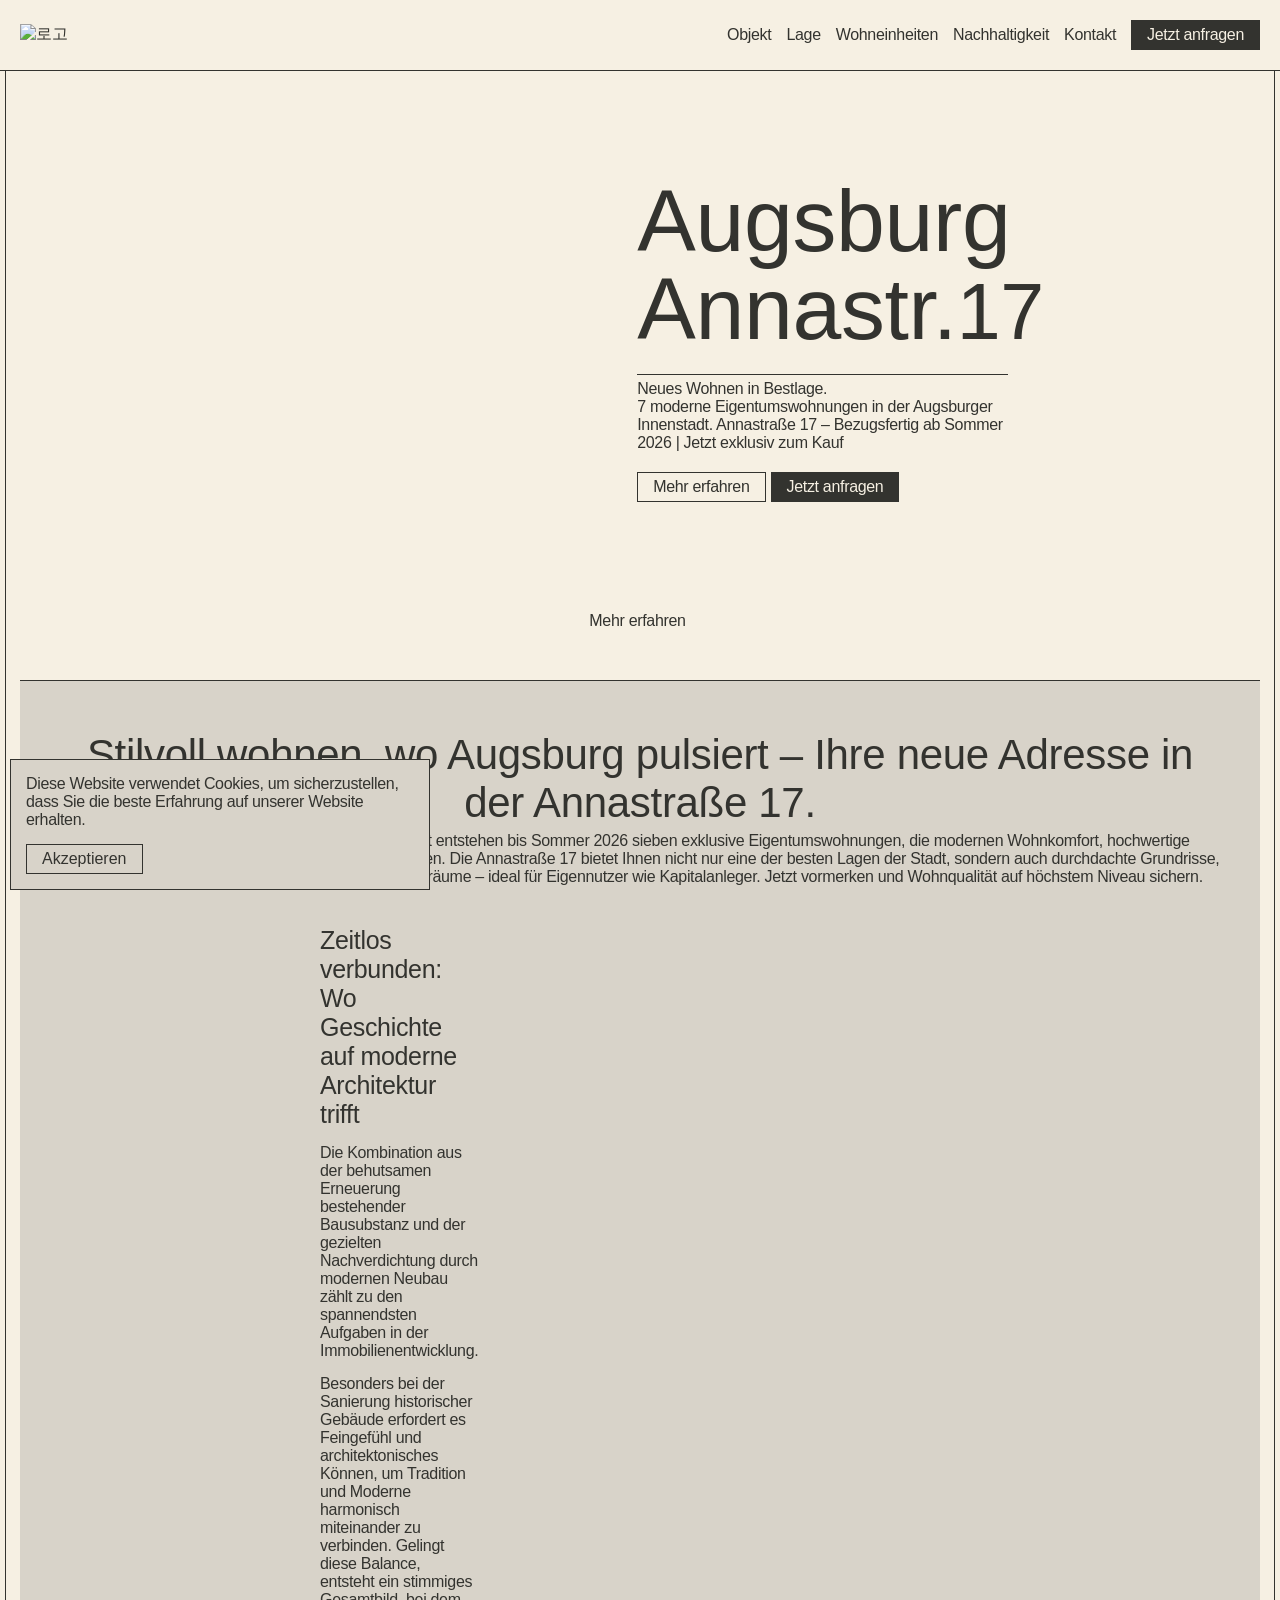
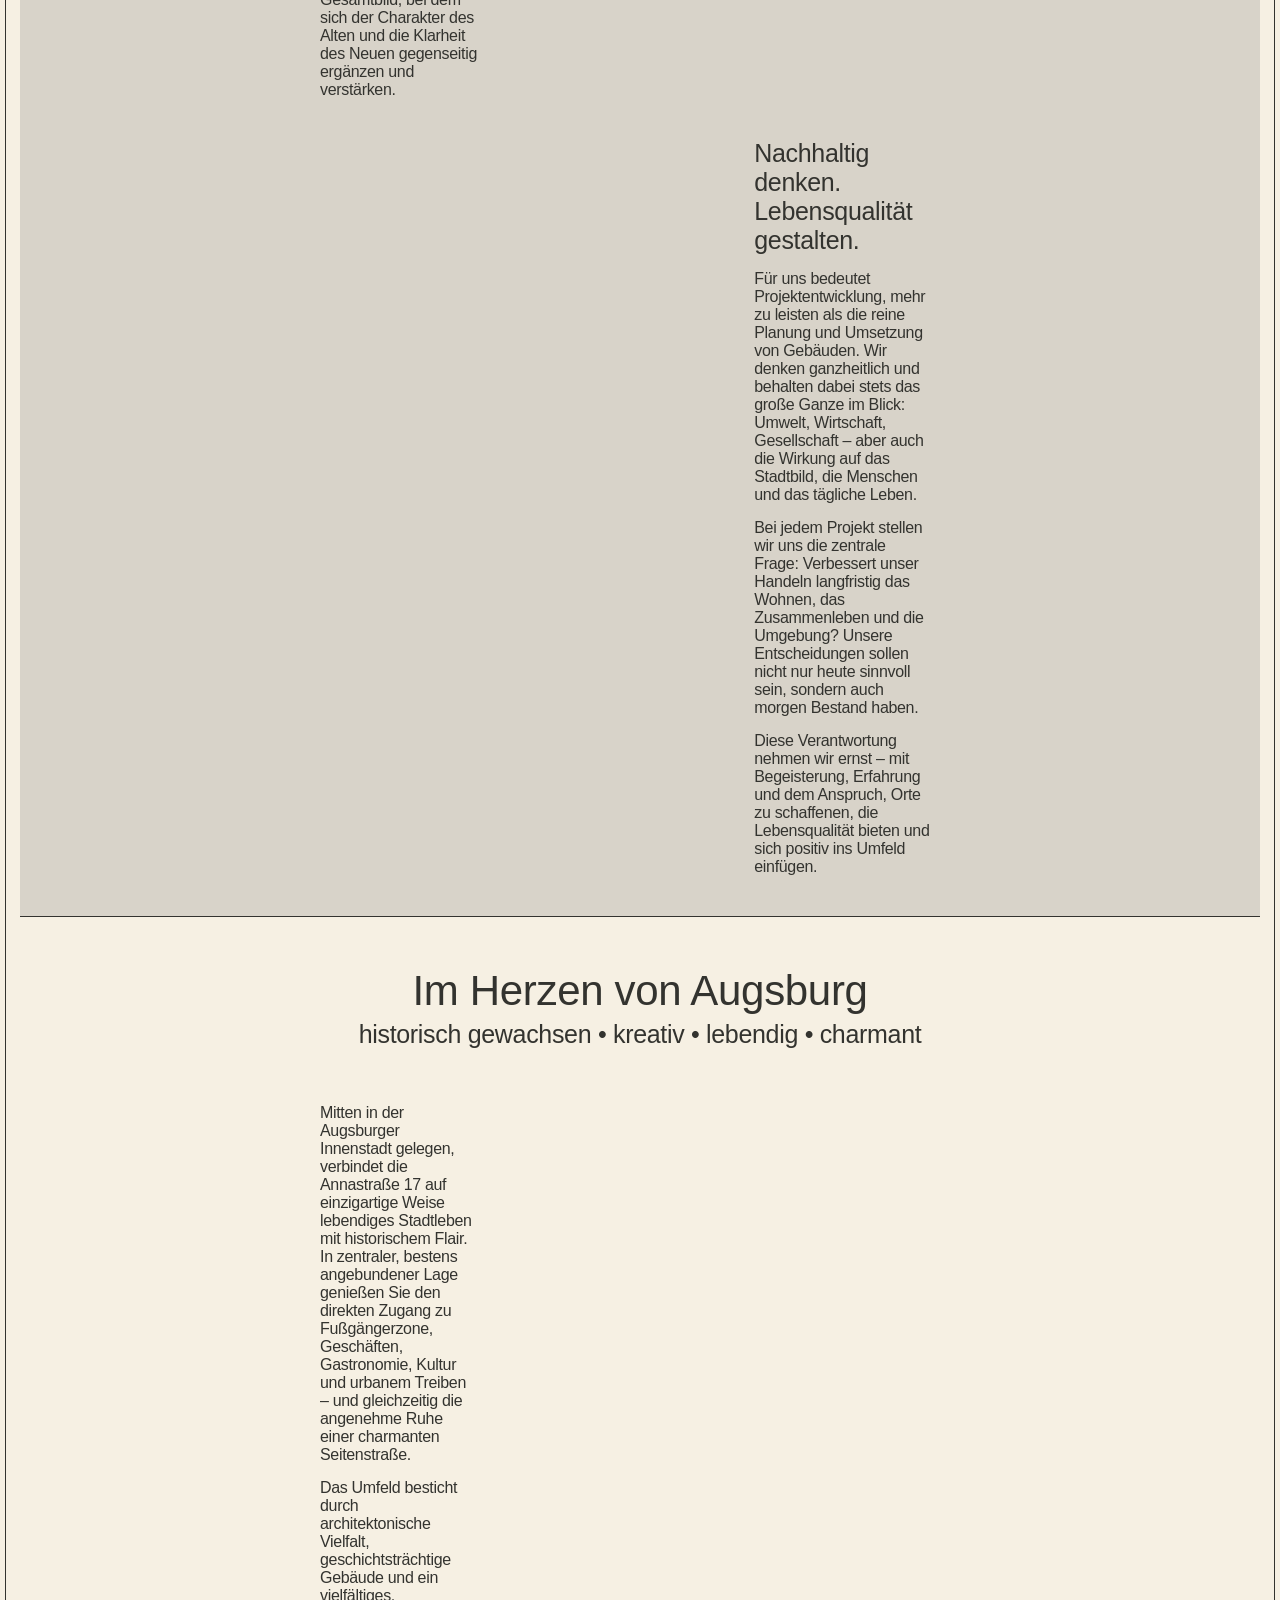
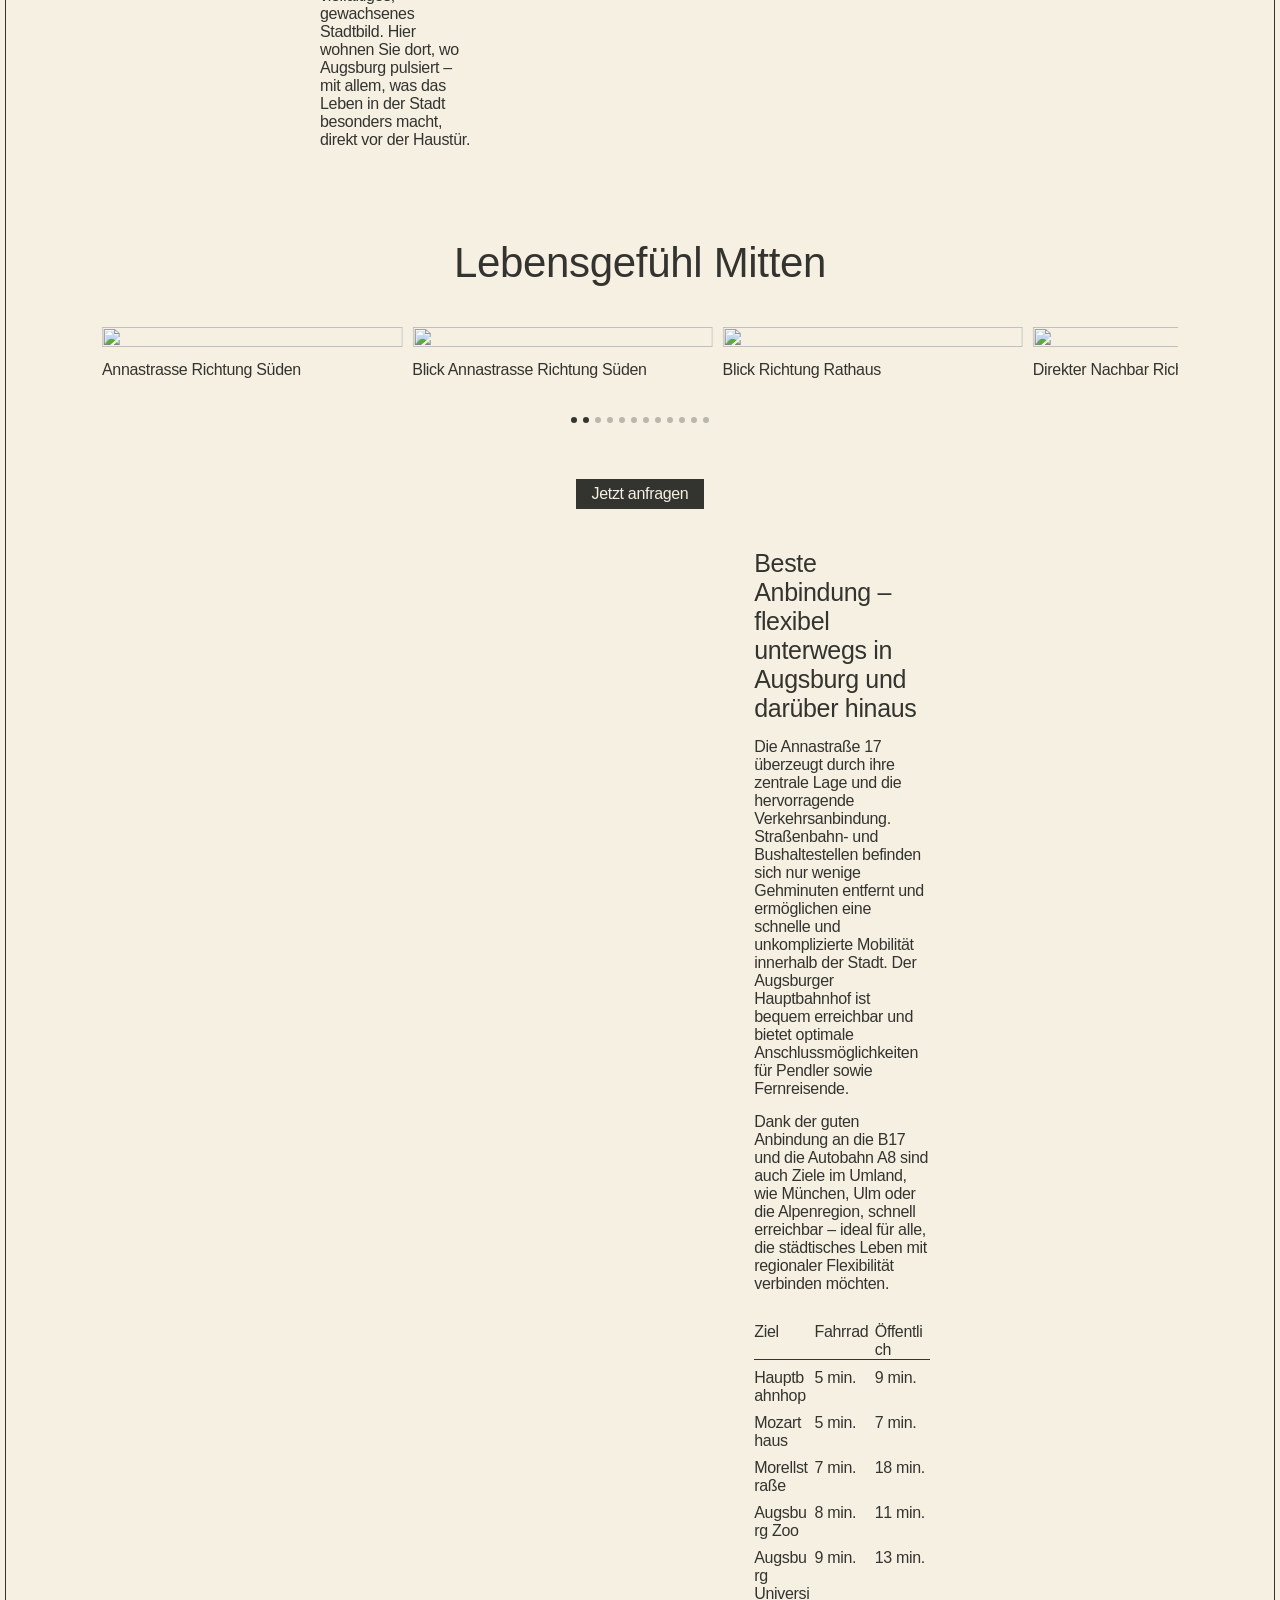
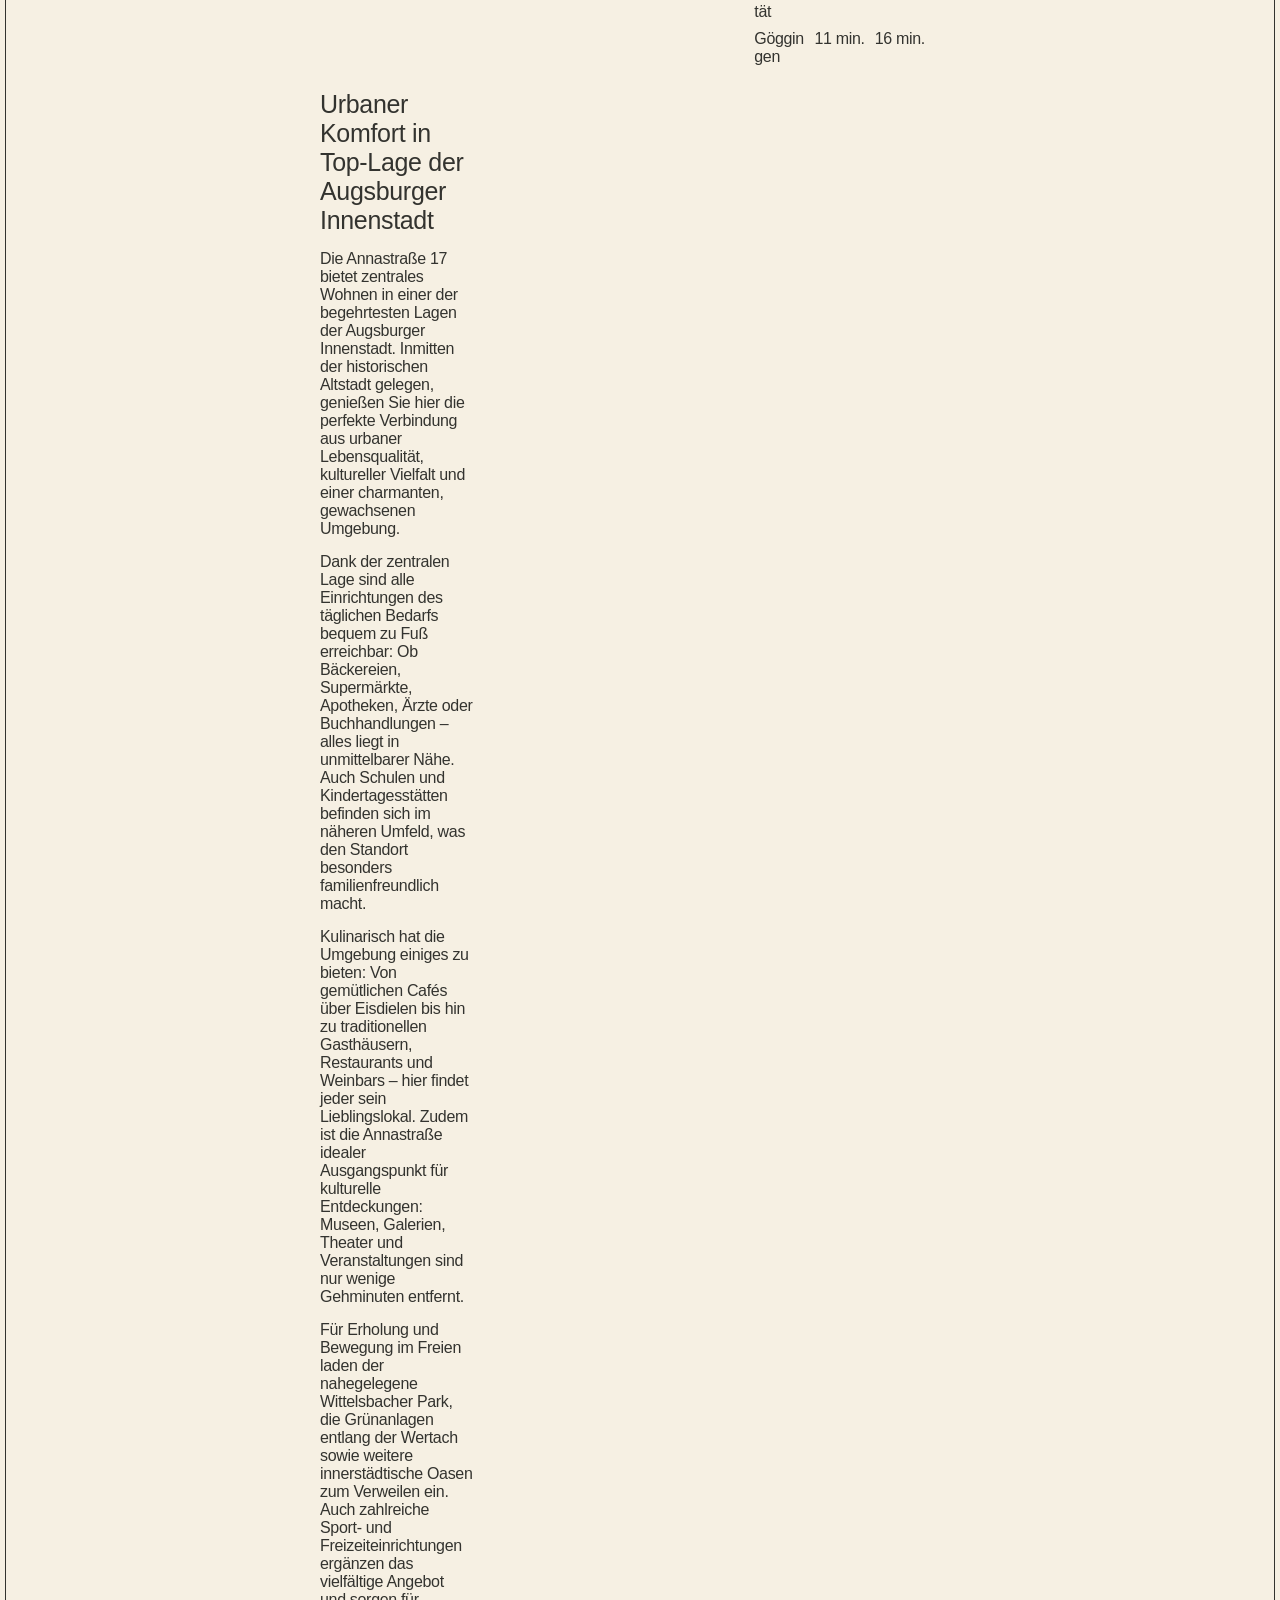
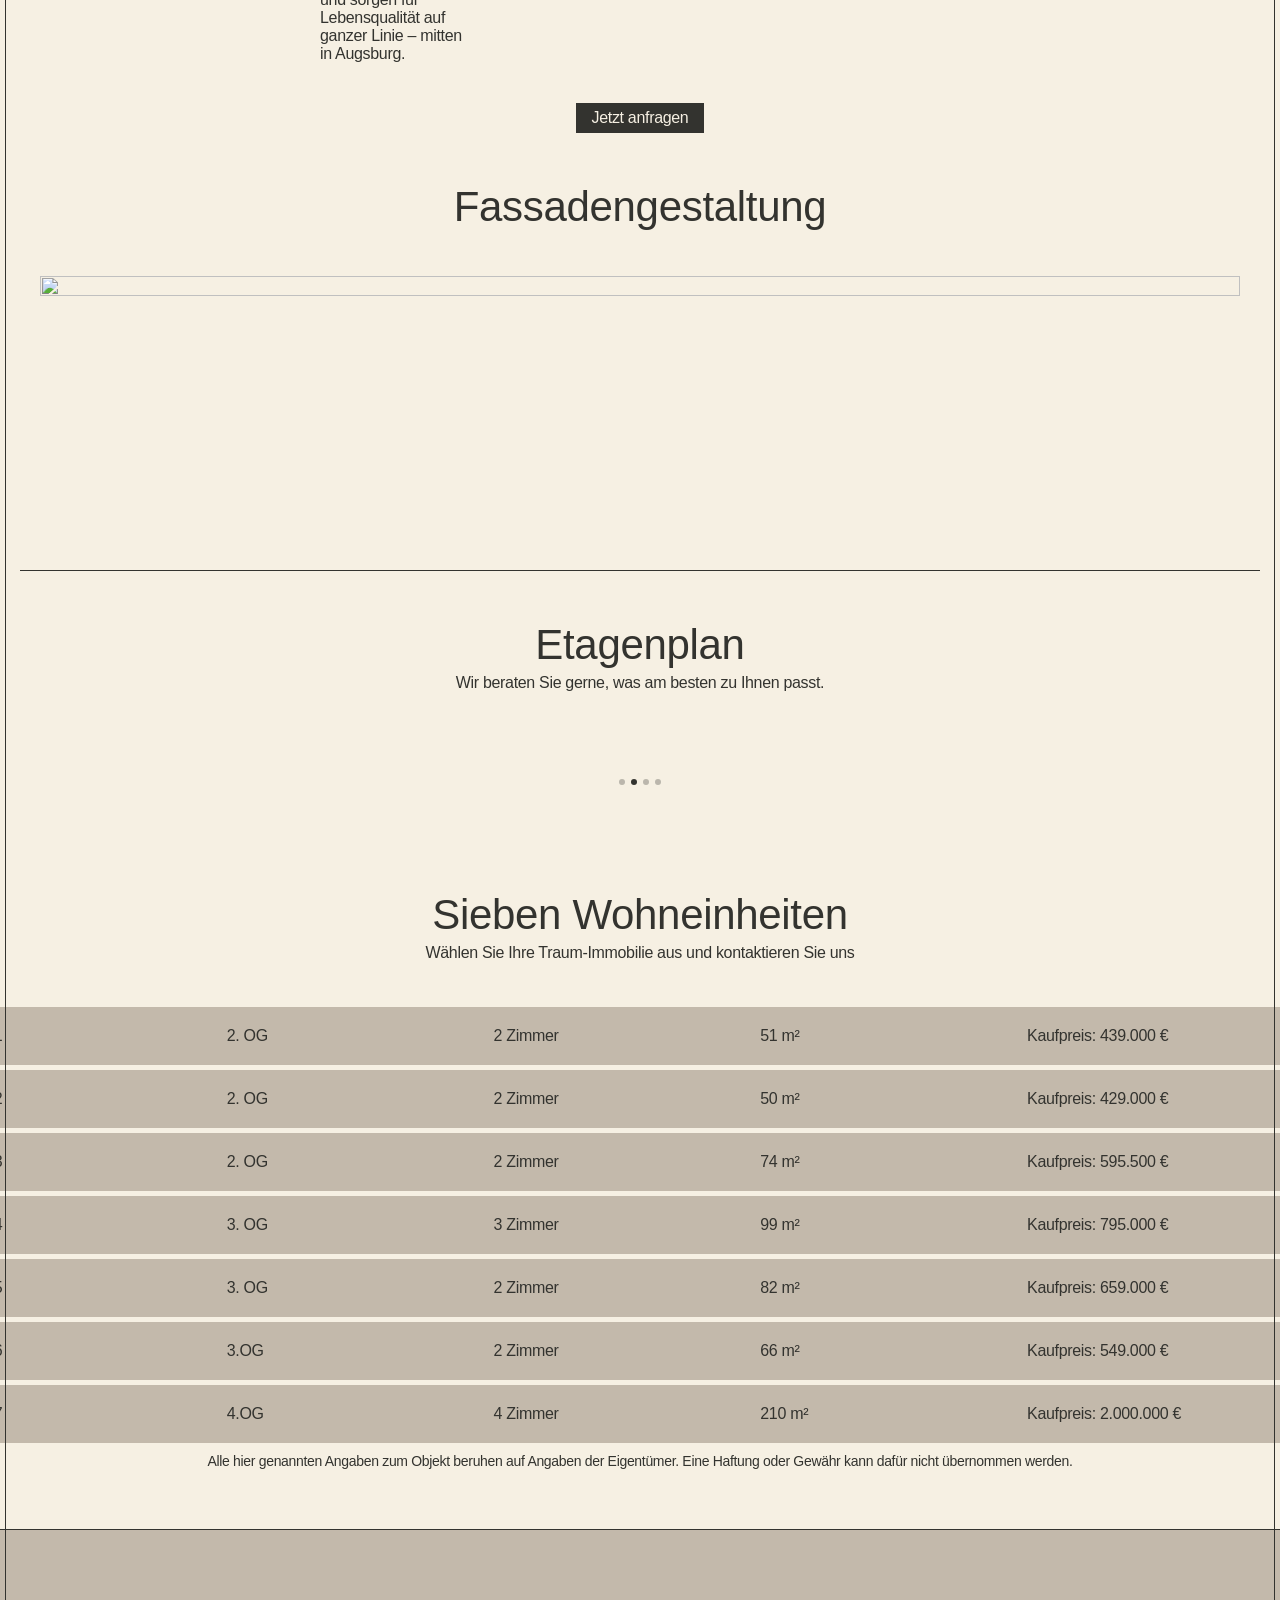
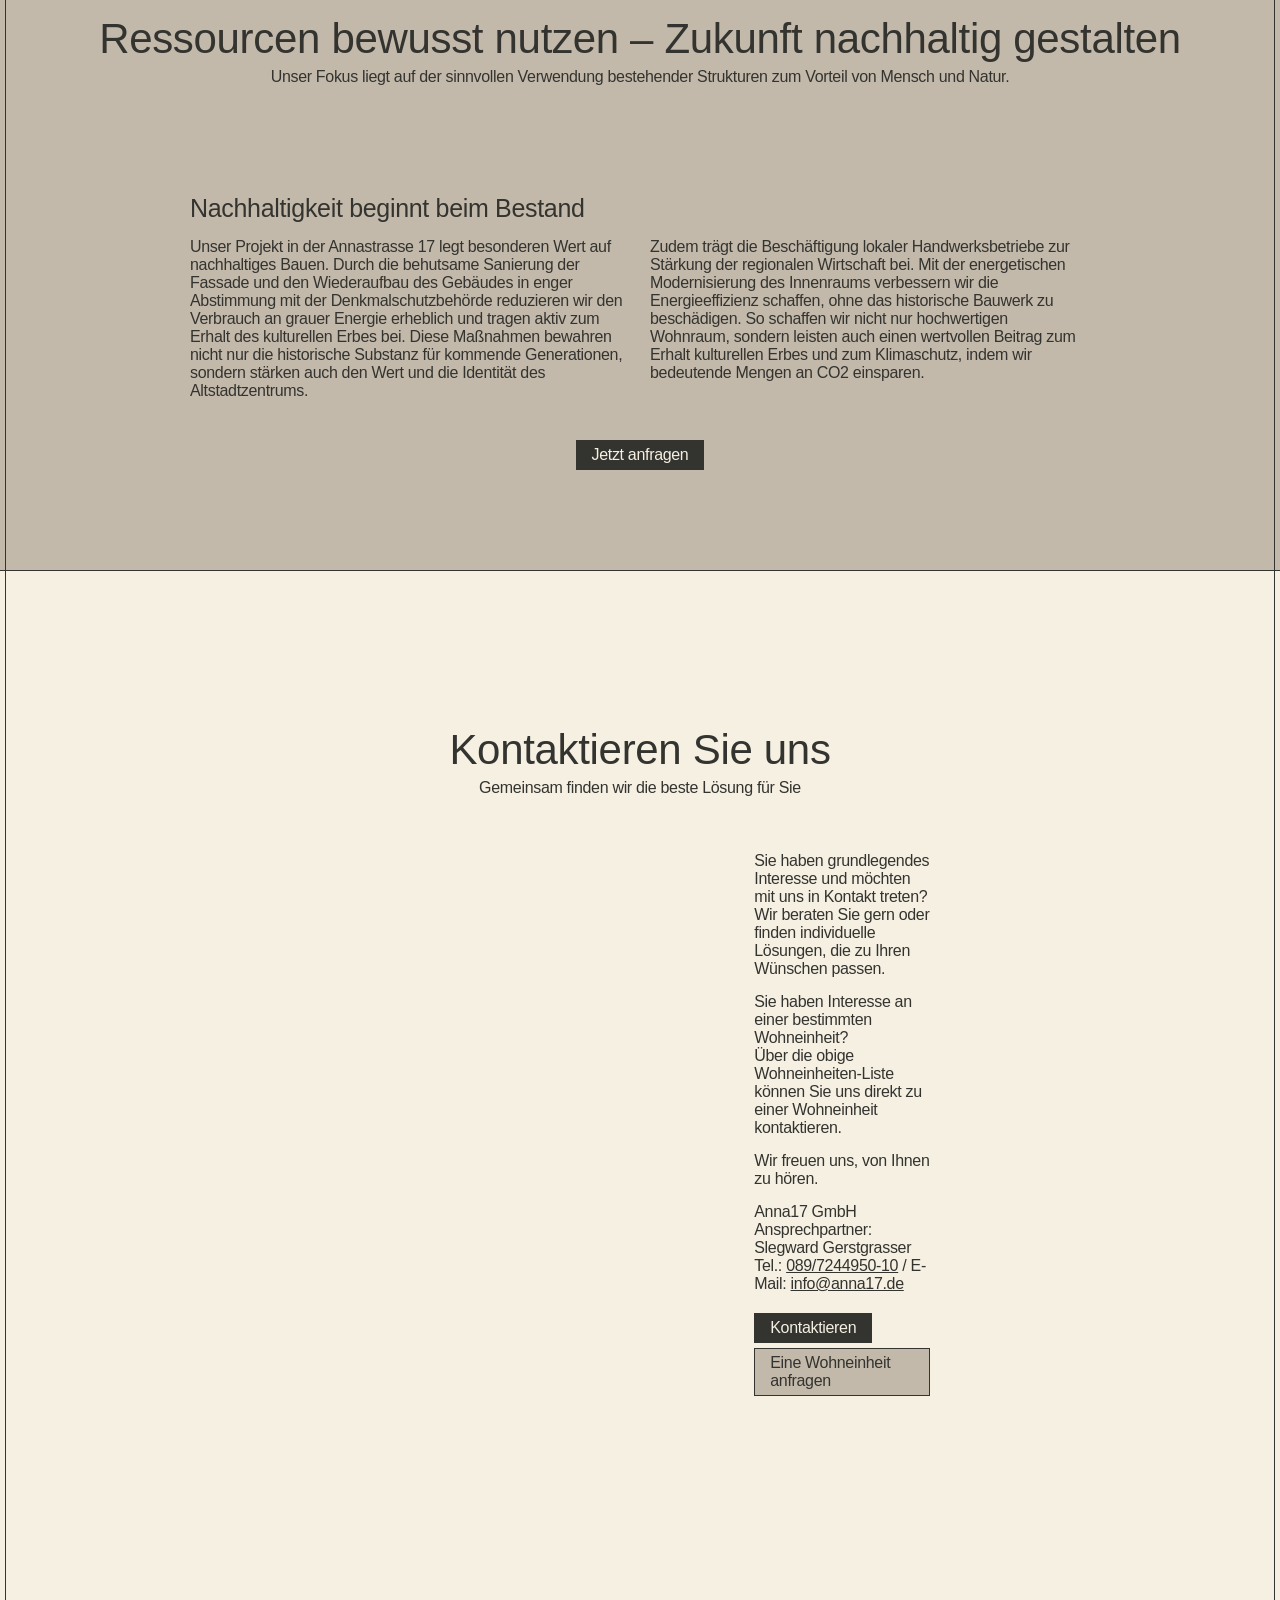
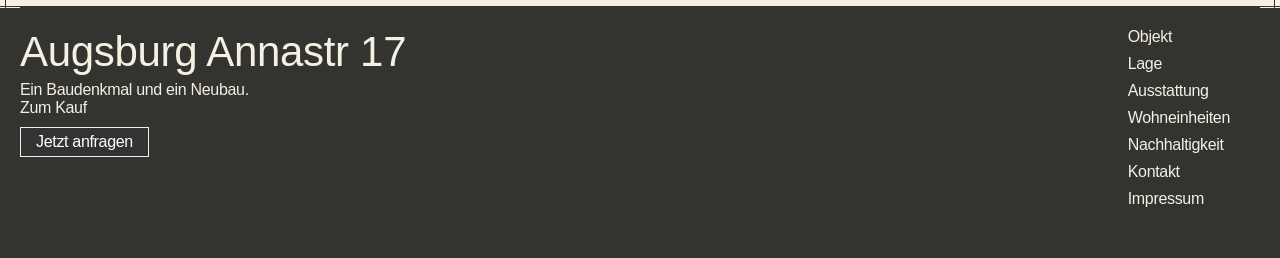
==== index.html @ 33219b2d "Add files via upload" ====
<!DOCTYPE html>
<html lang="en" class="bg-">
<head>
    <meta http-equiv="Content-Type" content="text/html; charset=utf-8" />
    <meta http-equiv="X-UA-Compatible" content="IE=edge">
    <meta name="viewport" content="width=device-width, initial-scale=1.0">
    <meta name="description" content="Ein Baudenkmal und ein Neubau mitten im Westend." />
    <title>Augsburg Annastr. 17</title>

    <link href="index-v6.css" rel="stylesheet">    <style>
        :root {
            --sd_color-background: #F6F0E3;    --sd_color-second: #f6f3ed;            --sd_color-third: #D8D3C9;            --sd_color-fourth: #c3b9ab;     --sd_color-fifth: #f9f6f2;        --sd_color-white: #ffffff;            --sd_color-grey: #51514e;            --sd_color-black: #33332f;            }

        .custom-bg.primary { 
            background-color: var(--sd_color-background);
        }
        .custom-bg.shadeOne {
            background-color: var(--sd_color-second);
        }
        .custom-bg.shadeTwo {
            background-color: var(--sd_color-third);
        }
        .custom-bg.shadeThree {
            background-color: var(--sd_color-fourth);
        }
        .custom-bg.white {
            background-color: var(--sd_color-white);
        }
        .custom-bg.grey {
            background-color: var(--sd_color-#C9C8C8);
        }
        .custom-bg.black {
            background-color: var(--sd_color-black);
        }
        .custom-bg.shadefour {
            background-color: var(--sd_color-fifth);
        }
    </style>
    <link rel="stylesheet" href="swiper-bundle.css"/>
    <script src="JQ.js"></script>
    <script src="swiper-bundle.js"></script>
    <link rel="apple-touch-icon" sizes="180x180" src="image/numbering/1.png">
    <link rel="icon" type="image/png" sizes="32x32" src="image/numbering/1.png">
    <link rel="icon" type="image/png" sizes="16x16" src="image/numbering/1.png">
    <link rel="manifest" href="manifest.json">
    <style>
        .fade-image {
            width: 100%;
            height: auto;
            align-items: center;
            display: flex;
            mask-image: radial-gradient(circle, rgba(0, 0, 0, 1) 50%, rgba(0, 0, 0, 0) 100%);
            -webkit-mask-image: radial-gradient(circle, rgba(0, 0, 0, 1) 50%, rgba(0, 0, 0, 0) 100%);
            justify-content: center; 
        }
    </style>
</head>

<body id="top">
    <main class="main"><div class="sd-nav">
    <div class="sd-nav-left">
        <a href="http://127.0.0.1:5500/2402_German/ref/index.html">
            <img class="nav-logo" src="image/numbering/1.png" alt="로고">
        </a>
    </div>
    <div class="sd-nav-right">
        <ul class="sd-nav-links">
                                                                <li class="sd-nl-item">
                        <a href="#Objekt"><p class="small">Objekt</p></a>   
                    </li>
                                                                <li class="sd-nl-item">
                        <a href="#Lage"><p class="small">Lage</p></a>   
                    </li>
                                                                <!-- <li class="sd-nl-item">
                        <a href="#Ausstattung"><p class="small">Ausstattung</p></a>   
                    </li>-->
                                                              <li class="sd-nl-item">
                        <a href="#Wohneinheiten"><p class="small">Wohneinheiten</p></a>   
                    </li>
                                                                <li class="sd-nl-item">
                        <a href="#Nachhaltigkeit"><p class="small">Nachhaltigkeit</p></a>   
                    </li>
                                                                <li class="sd-nl-item">
                        <a href="#Kontakt"><p class="small">Kontakt</p></a>   
                    </li>
                                                                    <li class="sd-nl-item nav-cta">
                <a class="button primary" href="#Wohneinheiten">Jetzt anfragen</a>
            </li>
        </ul>
                    <input class="mobile-checkbox" type="checkbox" />
            <div class="mobile-burger">
                <p class="mb-open small">
                    Menü
                </p>
                <p class="mb-close small">
                    Schließen
                </p>
            </div>
            <nav class="mobile-menu" role="navigation">
                <ul id="menu">
                    <ul class="nr-list-mobile">
                                                                                                                                    <li class="nrl-item-mobile">
                                <a href="#Objekt"><h2 class="small">Objekt</h2></a>
                            </li>
                                                                                                            <li class="nrl-item-mobile">
                                <a href="#Lage"><h2 class="small">Lage</h2></a>
                            </li>
                                                                                                                                                                                                                    <li class="nrl-item-mobile">
                               <!--- <a href="#Ausstattung"><h2 class="small">Ausstattung</h2></a>
                            </li>-->
                                                                                                                                                                                                                    <li class="nrl-item-mobile">
                                <a href="#Wohneinheiten"><h2 class="small">Wohneinheiten</h2></a>
                            </li>
                                                                                                            <li class="nrl-item-mobile">
                                <a href="#Nachhaltigkeit"><h2 class="small">Nachhaltigkeit</h2></a>
                            </li>
                                                                                                            <li class="nrl-item-mobile">
                                <a href="#Kontakt"><h2 class="small">Kontakt</h2></a>
                            </li>
                                                                                                                            </ul>
                </ul>
            </nav>
            </div>
</div>
            <div id="Hero" class="block block-type-hero-block border-bottom ">
            <div class="hero-block inner-block inner-padding max-width">
    <div class="hb-left">
                  <img class="hbl-img" src="image/numbering/2.png" alt="">
            </div>
    <div class="hb-right">
                    <div class="block-title2"><h1>Augsburg<br/>Annastr.<span class="smaller">17</span></h1></div>
            <div class="line"></div>
            <h4><strong>Neues Wohnen in Bestlage.</strong><br />
                7 moderne Eigentumswohnungen in der Augsburger Innenstadt. Annastraße 17
<strong>– Bezugsfertig ab Sommer 2026 | Jetzt exklusiv zum Kauf</strong></h4>
            <div class="hbr-buttons">
                                    <a class="button" href="#Objekt">Mehr erfahren</a>
                                                    <a class="button primary" href="#Wohneinheiten">Jetzt anfragen</a>
                            </div>
            </div>
    <div class="hb-bottom">
        <a class="" href="#Objekt">
            <p>
                Mehr erfahren
            </p>
            <img class="icon-chevron" src="button/chevron-down.svg" alt="">
        </a>
    </div>
</div>

        </div>
            <div id="Objekt" class="block block-type-image-text-block border-bottom custom-bg shadeTwo">
            <div class="image-text-block inner-block inner-padding max-width">
            <div class="block-title">
            <h2>Stilvoll wohnen, wo Augsburg pulsiert – Ihre neue Adresse in der Annastraße 17.</h2>
            <p>Im Herzen der historischen Augsburger Innenstadt entstehen bis Sommer 2026 sieben exklusive Eigentumswohnungen, die modernen Wohnkomfort, hochwertige Ausstattung und urbanes Lebensgefühl perfekt vereinen. Die Annastraße 17 bietet Ihnen nicht nur eine der besten Lagen der Stadt, sondern auch durchdachte Grundrisse, großzügige Raumhöhen und lichtdurchflutete Wohnräume – ideal für Eigennutzer wie Kapitalanleger. Jetzt vormerken und Wohnqualität auf höchstem Niveau sichern.</p></div>
        <div class="itb-sections">
                    <div class="itb-section reversed">
                <div class="itbs-img">
                    <img src="image/numbering/3.jpg" style="max-width:;" alt="">
                </div>
                                    <div class="itbs-text">
                        <h3>Zeitlos verbunden: Wo Geschichte auf moderne Architektur trifft</h3>
<p>Die Kombination aus der behutsamen Erneuerung bestehender Bausubstanz und der gezielten Nachverdichtung durch modernen Neubau zählt zu den spannendsten Aufgaben in der Immobilienentwicklung.</p>
<p>Besonders bei der Sanierung historischer Gebäude erfordert es Feingefühl und architektonisches Können, um Tradition und Moderne harmonisch miteinander zu verbinden. Gelingt diese Balance, entsteht ein stimmiges Gesamtbild, bei dem sich der Charakter des Alten und die Klarheit des Neuen gegenseitig ergänzen und verstärken.</p>
                        
                                            </div>
                            </div>
        
                    <div class="itb-section">
                <div class="itbs-img">
                    <img src="image/numbering/4.jpg" style="max-width:;" alt="">
                </div>
                                    <div class="itbs-text">
                        <h3>Nachhaltig denken. Lebensqualität gestalten.</h3>
<p>Für uns bedeutet Projektentwicklung, mehr zu leisten als die reine Planung und Umsetzung von Gebäuden. Wir denken ganzheitlich und behalten dabei stets das große Ganze im Blick: Umwelt, Wirtschaft, Gesellschaft – aber auch die Wirkung auf das Stadtbild, die Menschen und das tägliche Leben.</p>
<p>Bei jedem Projekt stellen wir uns die zentrale Frage: Verbessert unser Handeln langfristig das Wohnen, das Zusammenleben und die Umgebung? Unsere Entscheidungen sollen nicht nur heute sinnvoll sein, sondern auch morgen Bestand haben.</p> 
<p>Diese Verantwortung nehmen wir ernst – mit Begeisterung, Erfahrung und dem Anspruch, Orte zu schaffenen, die Lebensqualität bieten und sich positiv ins Umfeld einfügen.</p>                                           </div>
                            </div>
                
            </div>

    
    </div>

        </div>
            <div id="Lage" class="block block-type-image-text-block">
            <div class="image-text-block inner-block inner-padding max-width">
            <div class="block-title">
            <h2>Im Herzen von Augsburg</h2>            <h3>historisch gewachsen • kreativ • lebendig • charmant</h3>        </div>
        <div class="itb-sections">
                    <div class="itb-section reversed">
                <div class="itbs-img">
                    <img src="image/numbering/5.png"  alt="">
                </div>
                                    <div class="itbs-text">
                        <p>Mitten in der Augsburger Innenstadt gelegen, verbindet die Annastraße 17 auf einzigartige Weise lebendiges Stadtleben mit historischem Flair. In zentraler, bestens angebundener Lage genießen Sie den direkten Zugang zu Fußgängerzone, Geschäften, Gastronomie, Kultur und urbanem Treiben – und gleichzeitig die angenehme Ruhe einer charmanten Seitenstraße.</p>
                        <p>Das Umfeld besticht durch architektonische Vielfalt, geschichtsträchtige Gebäude und ein vielfältiges, gewachsenes Stadtbild. Hier wohnen Sie dort, wo Augsburg pulsiert – mit allem, was das Leben in der Stadt besonders macht, direkt vor der Haustür.</p>
  </div>
                            </div>
        
                
            </div>

    
    </div>

        </div>
            <div  class="block block-type-image-slider-block">
            <div class="image-slider-block inner-block inner-padding max-width">
            <div class="block-title">
            <h2>Lebensgefühl Mitten</h2>                    </div>
        <div class="isb-slider">
        <div class="isbs-swiper swiper-60a5d3f1-9205-4d56-a408-609c28a130cd">
            <div class="swiper-wrapper">
                            <div class="swiper-slide">
                                            <img src="image/numbering/13-1.jpg" alt="">
                        <p class="img-footer">Annastrasse Richtung Norden</p>
                                    </div>
                            <div class="swiper-slide">
                                            <img src="image/numbering/13-2.jpg" alt="">
                        <p class="img-footer">Annastrasse Richtung Süden</p>
                                    </div>
                            <div class="swiper-slide">
                                            <img src="image/numbering/13-3.jpg" alt="">
                        <p class="img-footer">Blick Annastrasse Richtung Süden</p>
                                    </div>
                            <div class="swiper-slide">
                                            <img src="image/numbering/13-4.jpg" alt="">
                        <p class="img-footer">Blick Richtung Rathaus</p>
                                    </div>
                            <div class="swiper-slide">
                                            <img src="image/numbering/13-5.jpg" alt="">
                        <p class="img-footer">Direkter Nachbar Richtung Süden</p>
                                    </div>
                            <div class="swiper-slide">
                                            <img src="image/numbering/13-6.jpg" alt="">
                        <p class="img-footer">Einkaufspassage - unser Hauszugang</p>
                                    </div>
                            <div class="swiper-slide">
                                            <img src="image/numbering/13-7.jpg" alt="">
                        <p class="img-footer">Mettlochgässchen</p>
                                    </div>
                            <div class="swiper-slide">
                                            <img src="image/numbering/13-8.jpg" alt="">
                        <p class="img-footer">Rathausplatz</p>
                                    </div>
                            <div class="swiper-slide">
                                            <img src="image/numbering/13-9.jpg" alt="">
                        <p class="img-footer">Rathausplatz 2</p>
                                    </div>
                                    <div class="swiper-slide">
                                        <img src="image/numbering/13-10.jpg" alt="">
                    <p class="img-footer">Stadtmarkt Cafe</p>
                                </div>                               
                                <div class="swiper-slide">
                                    <img src="image/numbering/13-11.jpg" alt="">
                    <p class="img-footer">Stadtmarkt von oben</p>
                            </div>
                                     <div class="swiper-slide">
                                            <img src="image/numbering/13-12.jpg" alt="">
                    <p class="img-footer">Stadtmarkt</p>
                                    </div>     
                        </div>
            <div class="swiper-pagination"></div>
            <div class="swiper-button-prev"><img src="button/prev-button.svg" alt=""></div>
            <div class="swiper-button-next"><img src="button/next-button.svg" alt=""></div>
        </div>
    </div>

            <div class="block-cta">
    <a class="button primary" href="#Wohneinheiten">Jetzt anfragen</a>
</div>    
    </div>

<script type="text/javascript">
    const swiper = new Swiper('.swiper-60a5d3f1-9205-4d56-a408-609c28a130cd', {
    // Optional parameters
    loop: true,
    slidesPerView: 1,
    spaceBetween: 10,
      autoplay: {
        delay: 3000,
        disableOnInteraction: true,
      },
      breakpoints: {
        550: {
          slidesPerView: 2.5,
        },
        990: {
          slidesPerView: 3.5,
        },
      },
        pagination: {
            el: '.swiper-pagination',
            clickable: true,
        },
        navigation: {
            nextEl: '.swiper-button-next',
            prevEl: '.swiper-button-prev',
        },
    });
</script>        </div>
           
                    <div class="itb-section">
                <div class="itbs-img">
                    <div class="fade-image map-image">
                    <img src="image/numbering/14.png" alt=""></div>
                </div>
                <div class="itbs-text">
                        <h3>Beste Anbindung – flexibel unterwegs in Augsburg und darüber hinaus</h3>
<p>Die Annastraße 17 überzeugt durch ihre zentrale Lage und die hervorragende Verkehrsanbindung. Straßenbahn- und Bushaltestellen befinden sich nur wenige Gehminuten entfernt und ermöglichen eine schnelle und unkomplizierte Mobilität innerhalb der Stadt. Der Augsburger Hauptbahnhof ist bequem erreichbar und bietet optimale Anschlussmöglichkeiten für Pendler sowie Fernreisende.</p> 
<p>Dank der guten Anbindung an die B17 und die Autobahn A8 sind auch Ziele im Umland, wie München, Ulm oder die Alpenregion, schnell erreichbar – ideal für alle, die städtisches Leben mit regionaler Flexibilität verbinden möchten.</p>                                    <ul class="itbst-table">
                                <li class="itbstt-item">
                                    <p><strong>Ziel</strong></p>
                                    <!-- <p>Zu Fuß</p> -->
                                    <p>Fahrrad</p>
                                    <p>Öffentlich</p>
                                </li>
                                                            <li class="itbstt-item">
                                    <p><strong>Hauptbahnhop</strong></p>
                                    <!-- <p> min.</p> -->
                                    <p>5 min.</p>
                                    <p>9 min.</p>
                                </li>
                                                            <li class="itbstt-item">
                                    <p><strong>Mozarthaus</strong></p>
                                    <!-- <p> min.</p> -->
                                    <p>5 min.</p>
                                    <p>7 min.</p>
                                </li>
                                                            <li class="itbstt-item">
                                    <p><strong>Morellstraße</strong></p>
                                    <!-- <p> min.</p> -->
                                    <p>7 min.</p>
                                    <p>18 min.</p>
                                </li>
                                                            <li class="itbstt-item">
                                    <p><strong>Augsburg Zoo</strong></p>
                                    <!-- <p> min.</p> -->
                                    <p>8 min.</p>
                                    <p>11 min.</p>
                                </li>
                                                            <li class="itbstt-item">
                                    <p><strong>Augsburg Universität</strong></p>
                                    <!-- <p> min.</p> -->
                                    <p>9 min.</p>
                                    <p>13 min.</p>
                                </li>
                                                            <li class="itbstt-item">
                                    <p><strong>Göggingen</strong></p>
                                    <!-- <p> min.</p> -->
                                    <p>11 min.</p>
                                    <p>16 min.</p>
                                </li>
                                                        </ul>
                                            </div>
                            </div>
                
                    <div class="itb-section reversed">
                <div class="itbs-img">
                    <div class="fade-image map-image">
                    <img src="image/numbering/15.png" alt=""></div>
                </div>
              <div class="itbs-text">
            <p> </p>
                        <h3>Urbaner Komfort in Top-Lage der Augsburger Innenstadt</h3>
<p>Die Annastraße 17 bietet zentrales Wohnen in einer der begehrtesten Lagen der Augsburger Innenstadt. Inmitten der historischen Altstadt gelegen, genießen Sie hier die perfekte Verbindung aus urbaner Lebensqualität, kultureller Vielfalt und einer charmanten, gewachsenen Umgebung.</p>
<p>Dank der zentralen Lage sind alle Einrichtungen des täglichen Bedarfs bequem zu Fuß erreichbar: Ob Bäckereien, Supermärkte, Apotheken, Ärzte oder Buchhandlungen – alles liegt in unmittelbarer Nähe. Auch Schulen und Kindertagesstätten befinden sich im näheren Umfeld, was den Standort besonders familienfreundlich macht.</p>
<p>Kulinarisch hat die Umgebung einiges zu bieten: Von gemütlichen Cafés über Eisdielen bis hin zu traditionellen Gasthäusern, Restaurants und Weinbars – hier findet jeder sein Lieblingslokal. Zudem ist die Annastraße idealer Ausgangspunkt für kulturelle Entdeckungen: Museen, Galerien, Theater und Veranstaltungen sind nur wenige Gehminuten entfernt.</p>
<p>Für Erholung und Bewegung im Freien laden der nahegelegene Wittelsbacher Park, die Grünanlagen entlang der Wertach sowie weitere innerstädtische Oasen zum Verweilen ein. Auch zahlreiche Sport- und Freizeiteinrichtungen ergänzen das vielfältige Angebot und sorgen für Lebensqualität auf ganzer Linie – mitten in Augsburg.</p>                    </div>
                            </div>
            </div>

            <div class="block-cta">
    <a class="button primary" href="#Wohneinheiten">Jetzt anfragen</a>
</div>    
    </div>

        </div>
        <!--<div id="Ausstattung" class="block block-type-image-gallery-block">
            <div class="image-gallery-block inner-block inner-padding max-width">
            <div class="block-title">
            <h2>Gestaltung und Ausstattung</h2>                    </div>
        <div class="igb-images">
        
                    <div class="igbi-row half">
                                                        <div class="igb-img">
                        <img class="igb-img" src="image/numbering/16.jpg" alt="">
                                                                    </div>
                                                                                                                <div class="igb-img">
                        <img class="igb-img" src="image/numbering/17.jpg" alt="">
                                                                            <p class="img-footer">Briefkastenanlage im Farbton RAL 8019, perfekt abgestimmt auf das Lichtkonzept von PSLab</p>
                                            </div>
                                                                    </div>
                
                    <div class="igbi-row half">
                                                        <div class="igb-img">
                        <img class="igb-img" src="image/numbering/18.jpg" alt="">
                                                                            <p class="img-footer">Maßgefertigte Hauseingangstür der Schreinerei Schweigart aus Peißenberg, historische Aufbereitung des Treppenhauses, Eichenholzparkett</p>
                                            </div>
                                                                                                                <div class="igb-img">
                        <img class="igb-img" src="image/numbering/19.jpg" alt="">
                                                                            <p class="img-footer">Maßgefertigte Wohnungs- und Innentüren der Schreinerei Schweigart aus Peißenberg, hochwertiger Chevron-Parkett aus Eichenholz</p>
                                            </div>
                                                                    </div>
            </div>

    </div>

        </div>
            <div  class="block block-type-image-gallery-block border-bottom">
            <div class="image-gallery-block inner-block inner-padding max-width">
        <div class="igb-images">
                    <div class="igbi-row half">
                                                        <div class="igb-img">
                        <img class="igb-img" src="image/numbering/20.jpg" alt="">
                                                                            <p class="img-footer">Armaturen und Duschkopf von Hans Grohe in gebürstetem Edelstahl, matt oder Bronze, dunkel</p>
                                            </div>
                                                                                                                <div class="igb-img">
                        <img class="igb-img" src="image/numbering/21.jpg" alt="">
                                                                            <p class="img-footer">Bodenbelag im Badezimmer (Marazzi Cementum Fliese) sowie im Stadthaus (Villeroy & Boch Urban Jungle Optima)</p>
                                            </div>
                                                                    </div>
        
                
            </div>

    </div>

        </div>-->
            <div  class="block block-type-image-gallery-block border-bottom">
            <div class="image-gallery-block inner-block inner-padding max-width">
            <div class="block-title">
            <h2>Fassadengestaltung</h2>            <p></p>        </div>
        <div class="igb-images">
                
                                                        <div class="igb-img">
                        <img class="igb-img" src="image/numbering/22.png" alt="" style="margin-bottom: 250px;">
                                                            
                                                                                    </div>
            </div>
        </div>
    </div>
        <div id="Lage" class="block block-type-image-text-block border-bottom">
        <div class="itb-sections">
            <div  class="block block-type-image-slider-block">
                <div class="image-slider-block inner-block inner-padding max-width">
                <div class="block-title">
                <h2>Etagenplan</h2>         <p>Wir beraten Sie gerne, was am besten zu Ihnen passt.</p>               </div>
                
            <div class="isb-slider">
            <div class="isbs-swiper swiper-1">
                <div class="swiper-wrapper">
                                <div class="swiper-slide">
                                                <img src="image/numbering/33.png" alt="">
                            <p class="img-footer"> </p>
                                        </div>
                                <div class="swiper-slide">
                                                <img src="image/numbering/33-1.png" alt="">
                            <p class="img-footer"> </p>
                                        </div>
                                <div class="swiper-slide">
                                                <img src="image/numbering/33-2.png" alt="">
                            <p class="img-footer"> </p>
                                        </div>
                                <div class="swiper-slide">
                                                <img src="image/numbering/33-3.png" alt="">
                            <p class="img-footer"> </p>
                                        </div>
                            </div>
                <div class="swiper-pagination"></div>
                <div class="swiper-button-prev" style="margin-left: 80px;"><img src="button/prev-button.svg" alt=""></div>
                <div class="swiper-button-next" style="margin-right: 80px;"><img src="button/next-button.svg" alt=""></div>
            </div>
        </div>
        <style>
            .swiper-1 .swiper-slide img {
                width: 50%;      /* 너비를 절반으로 */
                height: auto;    /* 비율 유지 */
                display: block;
                margin: 0 auto;  /* 가운데 정렬 */
            }
        </style>
        <script type="text/javascript">
            const swiper1 = new Swiper('.swiper-1', {
            // Optional parameters
            loop: true,
            // slidesPerView: 1,
            // spaceBetween: 10,
            autoplay: {
                delay: 3000,
                disableOnInteraction: true,
            },
                pagination: {
                    el: '.swiper-pagination',
                    clickable: true,
                },
                navigation: {
                    nextEl: '.swiper-button-next',
                    prevEl: '.swiper-button-prev',
                },
            });
    </script>        </div>

            <div id="Wohneinheiten" class="block block-type-units-list-block border-bottom">
            <div class="units-list-block inner-block inner-padding max-width">
            <div class="block-title">
            <h2>Sieben Wohneinheiten</h2>       
                <p>Wählen Sie Ihre Traum-Immobilie aus und kontaktieren Sie uns</p>        </div>
    
            <ul class="ub-units-list">
            <div class="ubul-legend">

            </div>
                
                    <li class="ubul-item">
                <div class="ubuli-outer">
                    <p class="ubo-unit">WE01</p>
                    <p class="ubo-floor">2. OG</p>
                    <p class="ubo-rooms">2 Zimmer</p>
                    <p class="ubo-area">51 m²</p>
                    <p class="ubo-price">Kaufpreis: 439.000 €</p>
                    <div class="ubuli-expand-btn">
                                                    <img class="icon-chevron" src="button/chevron-down.svg" alt="">
                                            </div>
                </div>
                <div class="ubuli-inner">
                    <div class="ubulii-img">
                        <div class="uiii-swiper swiper-2">
                            <div class="swiper-wrapper">
                                                                    <div class="swiper-slide">
                                        <img src="image/numbering/23.png" alt="">
                                    </div>
                                    <div class="swiper-slide">
                                        <img src="image/numbering/23-1.jpg" alt="">
                                    </div>
                                                                
                                                               
                                                            </div>
                            <div class="swiper-pagination"></div>
                            <div class="swiper-button-prev"><img src="button/prev-button.svg" alt=""></div>
                            <div class="swiper-button-next"><img src="button//next-button.svg" alt=""></div>
                        </div>
                        <script type="text/javascript">
                            const swiper2 = new Swiper('.swiper-2', {
                            // Optional parameters
                            loop: true,
                            // slidesPerView: 1,
                            // spaceBetween: 10,
                            autoplay: {
                                delay: 3000,
                                disableOnInteraction: true,
                            },
                                pagination: {
                                    el: '.swiper-pagination',
                                    clickable: true,
                                },
                                navigation: {
                                    nextEl: '.swiper-button-next',
                                    prevEl: '.swiper-button-prev',
                                },
                            });
                        </script>

                    </div>
                    <div class="ubulii-text">
                        <div class="uiit-top">
                        <!-- <h3>Hochwertige 3-Zimmer-Wohnung + 2 Balkone + Erstbezug nach Sanierung + Fertigstellung 11/24</h3>-->
                            <p>Diese großzügige 2-Zimmer-Wohnung begeistert durch ihre clevere Raumaufteilung und hochwertige Ausstattung – perfekt abgestimmt auf die Ansprüche von Singles und Paaren. Das helle, weitläufige Wohnzimmer öffnet sich zur Annastraße hin und vermittelt durch große Fensterflächen ein angenehmes Raumgefühl mit schönen Blickachsen.
                                <br><br> Die Küche ist bewusst offen geplant und noch nicht eingebaut, sodass Sie hier Ihre individuellen Vorstellungen verwirklichen können. Das moderne, elegant geflieste Bad rundet das stilvolle Wohnkonzept ab. Eine Wohnung, die urbanes Lebensgefühl mit hochwertigem Komfort und der Möglichkeit zur persönlichen Gestaltung ideal vereint.
                                </p>                </div>
                        <div class="uiit-bottom">
                            <p class="small"> </p>
                            <a class="button primary" href="mailto:logod.com?subject=Anfrage: Augsburg Annastr 17%20|%20WE01">Jetzt anfragen</a>   
                        </div>
                    </div>
                </div>
            </li>
                    <li class="ubul-item">
                <div class="ubuli-outer">
                    <p class="ubo-unit">WE02</p>
                    <p class="ubo-floor">2. OG</p>
                    <p class="ubo-rooms">2 Zimmer</p>
                    <p class="ubo-area">50 m²</p>
                    <p class="ubo-price">Kaufpreis: 429.000 €</p>
                    <div class="ubuli-expand-btn">
                                                    <img class="icon-chevron" src="button/chevron-down.svg" alt="">
                                            </div>
                </div>
                <div class="ubuli-inner">
                    <div class="ubulii-img">
                        <div class="uiii-swiper swiper-3">
                            <div class="swiper-wrapper">
                                                                    <div class="swiper-slide">
                                        <img src="image/numbering/24.png" alt="">
                                    </div>
                                    <div class="swiper-slide">
                                        <img src="image/numbering/24-1.jpg" alt="">
                                    </div>
                                                     
                                                        
                                                            </div>
                            <div class="swiper-pagination"></div>
                            <div class="swiper-button-prev"><img src="button/prev-button.svg" alt=""></div>
                            <div class="swiper-button-next"><img src="button/next-button.svg" alt=""></div>
                        </div>
                        <script type="text/javascript">
                            const swiper3 = new Swiper('.swiper-3', {
                            // Optional parameters
                            loop: true,
                            // slidesPerView: 1,
                            // spaceBetween: 10,
                            autoplay: {
                                delay: 3000,
                                disableOnInteraction: true,
                            },
                                pagination: {
                                    el: '.swiper-pagination',
                                    clickable: true,
                                },
                                navigation: {
                                    nextEl: '.swiper-button-next',
                                    prevEl: '.swiper-button-prev',
                                },
                            });
                        </script>

                    </div>
                    <div class="ubulii-text">
                        <div class="uiit-top">
                            <!--<h3>Hochwertige 1,5-Zimmer-Wohnung + Südausrichtung + Erstzug nach Kernsanierung + Fertigstellung 11/24</h3>-->
                            <p>Diese charmante 2-Zimmer-Wohnung mit ca. 50 m² Wohnfläche überzeugt durch ihre kompakte, gut durchdachte Aufteilung und die hochwertige Ausstattung – perfekt für Singles oder Paare. Der helle Wohnbereich ist nach Süden ausgerichtet und bietet dank großer Fensterfronten ein freundliches, lichtdurchflutetes Ambiente.
                                <br><br>Die Küche ist offen geplant und bietet Ihnen die Möglichkeit, Ihre individuellen Vorstellungen bei der Gestaltung und dem Einbau umzusetzen. Das moderne Bad fügt sich stilvoll in das Wohnkonzept ein und rundet das Gesamtbild ab.
                                <br><br>Dank ihrer attraktiven Größe, der gefragten Lage und der modernen Ausstattung eignet sich diese Wohnung nicht nur zur Eigennutzung, sondern auch hervorragend als Kapitalanlage für die Vermietung.
                                </p>
                       </div>
                        <div class="uiit-bottom">
                            <p class="small"> </p>
                            <a class="button primary" href="mailto:logod.com?subject=Anfrage: Augsburg Annastr 17%20|%20WE02">Jetzt anfragen</a>   
                        </div>
                    </div>
                </div>
            </li>
                    <li class="ubul-item">
                <div class="ubuli-outer">
                    <p class="ubo-unit">WE03</p>
                    <p class="ubo-floor" >2. OG</p>
                    <p class="ubo-rooms">2 Zimmer</p>
                    <p class="ubo-area">74 m²</p>
                    <p class="ubo-price">Kaufpreis: 595.500 €</p>
                    <div class="ubuli-expand-btn">
                                                    <img class="icon-chevron" src="button//chevron-down.svg" alt="">
                                            </div>
                </div>
                <div class="ubuli-inner">
                    <div class="ubulii-img">
                        <div class="uiii-swiper swiper-4">
                            <div class="swiper-wrapper">
                                                                    <div class="swiper-slide">
                                        <img src="image/numbering/25.png" alt="">
                                    </div>
                                                                    <div class="swiper-slide">
                                        <img src="image/numbering/25-2.jpg" alt="">
                                    </div>
                                                                    <div class="swiper-slide">
                                        <img src="image/numbering/25-1.jpg" alt="">
                                    </div>

                                                            </div>
                            <div class="swiper-pagination"></div>
                            <div class="swiper-button-prev"><img src="button/prev-button.svg" alt=""></div>
                            <div class="swiper-button-next"><img src="button/next-button.svg" alt=""></div>
                        </div>
                        <script type="text/javascript">
                            const swiper4 = new Swiper('.swiper-4', {
                            // Optional parameters
                            loop: true,
                            // slidesPerView: 1,
                            // spaceBetween: 10,
                            autoplay: {
                                delay: 3000,
                                disableOnInteraction: true,
                            },
                                pagination: {
                                    el: '.swiper-pagination',
                                    clickable: true,
                                },
                                navigation: {
                                    nextEl: '.swiper-button-next',
                                    prevEl: '.swiper-button-prev',
                                },
                            });
                        </script>

                    </div>
                    <div class="ubulii-text">
                        <div class="uiit-top">
                            <!--<h3>Hochwertige 3-Zimmer-Wohnung + 2 Balkone + Erstbezug nach Sanierung + Fertigstellung 11/24</h3>-->
                            <p>Diese beeindruckende 2-Zimmer-Wohnung mit ca. 74 m² Wohnfläche besticht durch die ausgesprochen großzügige Raumaufteilung und ein durchdachtes Wohnkonzept. Besonders hervorzuheben ist die ca. 15 m² große, überdachte Loggia, die zusätzlichen Lebensraum im Freien bietet und den Wohnbereich auf ideale Weise ergänzt.
                                <br><br>Das weitläufige Wohnzimmer vermittelt durch seine Größe und die großen Fensterfronten ein offenes, helles Wohngefühl. Die Küche ist offen geplant und bietet die Möglichkeit, Ihre persönliche Traumküche zu realisieren. Auch das stilvolle, moderne Bad fügt sich harmonisch in das hochwertige Gesamtkonzept ein.
                                <br><br>Die durchdachte Aufteilung und die großzügigen Flächen machen diese Wohnung nicht nur zu einem idealen Zuhause für anspruchsvolle Singles oder Paare, sondern auch zu einer attraktiven Option für Kapitalanleger.
                                </p>                       </div>
                        <div class="uiit-bottom">
                            <p class="small"> </p>
                            <a class="button primary" href="mailto:logod?subject=Anfrage: Augsburg Annastr 17%20|%20WE03">Jetzt anfragen</a>   
                        </div>
                    </div>
                </div>
            </li>
                    <li class="ubul-item">
                <div class="ubuli-outer">
                    <p class="ubo-unit">WE04</p>
                    <p class="ubo-floor">3. OG</p>
                    <p class="ubo-rooms">3 Zimmer</p>
                    <p class="ubo-area">99 m²</p>
                    <p class="ubo-price">Kaufpreis: 795.000 €</p>
                    <div class="ubuli-expand-btn">
                                                    <img class="icon-chevron" src="button/chevron-down.svg" alt="">
                                            </div>
                </div>
                <div class="ubuli-inner">
                    <div class="ubulii-img">
                        <div class="uiii-swiper swiper-5">
                            <div class="swiper-wrapper">
                                                                    <div class="swiper-slide">
                                        <img src="image/numbering/26.png" alt="">
                                    </div>
                                                                    <div class="swiper-slide">
                                        <img src="image/numbering/26-2.jpg" alt="">
                                    </div>
                                                                    <div class="swiper-slide">
                                        <img src="image/numbering/26-1.jpg" alt="">
                                    </div>
                                                            </div>
                            <div class="swiper-pagination"></div>
                            <div class="swiper-button-prev"><img src="button/prev-button.svg" alt=""></div>
                            <div class="swiper-button-next"><img src="button/next-button.svg" alt=""></div>
                        </div>
                        <script type="text/javascript">
                            const swiper5 = new Swiper('.swiper-5', {
                            // Optional parameters
                            loop: true,
                            // slidesPerView: 1,
                            // spaceBetween: 10,
                            autoplay: {
                                delay: 3000,
                                disableOnInteraction: true,
                            },
                                pagination: {
                                    el: '.swiper-pagination',
                                    clickable: true,
                                },
                                navigation: {
                                    nextEl: '.swiper-button-next',
                                    prevEl: '.swiper-button-prev',
                                },
                            });
                        </script>

                    </div>
                    <div class="ubulii-text">
                        <div class="uiit-top">
                            <!--<h3>Hochwertige 1,5-Zimmer-Wohnung + Südausrichtung + Erstzug nach Kernsanierung + Fertigstellung 11/24</h3>-->
                             <p>Im 3. Obergeschoss gelegen, bietet diese ca. 67 m² große 2-Zimmer-Wohnung modernen Wohnkomfort mit einer durchdachten, offenen Raumgestaltung. Die Ausrichtung zur Annastraße sorgt für ein lebendiges, urbanes Ambiente mit viel Licht und Blickbeziehungen ins Stadtleben.
                                <br><br>Die Wohnung ist barrierefrei konzipiert und bietet damit höchsten Komfort für jede Lebensphase. Das großzügige Wohnzimmer schafft zusammen mit der offen geplanten Küche eine angenehme Wohnatmosphäre. Der Küchenbereich lässt sich nach individuellen Wünschen gestalten und einbauen. Ein modernes Bad rundet das stimmige Wohnkonzept perfekt ab.
                                <br><br>Ob als neues Zuhause für Singles, Paare oder als langfristige Kapitalanlage – diese Wohnung überzeugt durch ihre zentrale Lage, die hochwertige Ausstattung und die barrierefreie Gestaltung.
                                </p>                     </div>
                        <div class="uiit-bottom">
                            <p class="small"> </p>
                            <a class="button primary" href="mailto:logod?subject=Anfrage: Augsburg Annastr 17%20|%20WE04">Jetzt anfragen</a>   
                        </div>
                    </div>
                </div>
            </li>
                    <li class="ubul-item">
                <div class="ubuli-outer">
                    <p class="ubo-unit">WE05</p>
                    <p class="ubo-floor">3. OG</p>
                    <p class="ubo-rooms">2 Zimmer</p>
                    <p class="ubo-area">82 m²</p>
                    <p class="ubo-price">Kaufpreis: 659.000 €</p>
                    <div class="ubuli-expand-btn">
                                                    <img class="icon-chevron" src="button/chevron-down.svg" alt="">
                                            </div>
                </div>
                <div class="ubuli-inner">
                    <div class="ubulii-img">
                        <div class="uiii-swiper swiper-6">
                            <div class="swiper-wrapper">
                                                                    <div class="swiper-slide">
                                        <img src="image/numbering/27.png" alt="">
                                    </div>
                                                                    <div class="swiper-slide">
                                        <img src="image/numbering/27-2.jpg" alt="">
                                    </div>
                                                                    <div class="swiper-slide">
                                        <img src="image/numbering/27-1.jpg" alt="">
                                    </div>
                                                                  
                                                              
                                                            </div>
                            <div class="swiper-pagination"></div>
                            <div class="swiper-button-prev"><img src="button/prev-button.svg" alt=""></div>
                            <div class="swiper-button-next"><img src="button/next-button.svg" alt=""></div>
                        </div>
                        <script type="text/javascript">
                            const swiper6 = new Swiper('.swiper-6', {
                            // Optional parameters
                            loop: true,
                            // slidesPerView: 1,
                            // spaceBetween: 10,
                            autoplay: {
                                delay: 3000,
                                disableOnInteraction: true,
                            },
                                pagination: {
                                    el: '.swiper-pagination',
                                    clickable: true,
                                },
                                navigation: {
                                    nextEl: '.swiper-button-next',
                                    prevEl: '.swiper-button-prev',
                                },
                            });
                        </script>

                    </div>
                    <div class="ubulii-text">
                        <div class="uiit-top">
                            <!--<h3>Familiengerechte 4-Zimmer-Wohnung mit Wohnküche und großer Loggia zum Innenhof + Bezugsfertig 11/24</h3> -->
                            <p>Mit ca. 99 m² Wohnfläche bietet diese barrierefreie 3-Zimmer-Wohnung im 3. Obergeschoss ein außergewöhnlich komfortables Wohnerlebnis auf nur einer Ebene. Die sonnige Süd-Ausrichtung sorgt für helle, freundliche Räume, die zum Wohlfühlen einladen.
                               <br><br> Der weitläufige Wohn- und Essbereich mit offener Küchenplanung schafft viel Raum für individuelle Gestaltung und stilvolles Leben. Zwei gut proportionierte Schlafzimmer, ein modernes Bad sowie ein separates Gäste-WC bieten Flexibilität und Komfort für verschiedenste Lebenssituationen.
                               <br><br>Ob als großzügiges Zuhause für Paare, kleine Familien oder als zukunftssichere Investition – diese Wohnung vereint modernes, barrierefreies Wohnen mit urbanem Lebensgefühl im Herzen Augsburgs.
                                </p>                  </div>
                        <div class="uiit-bottom">
                            <p class="small"> </p>
                            <a class="button primary" href="mailto:logod.com?subject=Anfrage: Augsburg Annastr 17 %20|%20WE05">Jetzt anfragen</a>   
                        </div>
                    </div>
                </div>
            </li>
                    <li class="ubul-item">
                <div class="ubuli-outer">
                    <p class="ubo-unit">WE06</p>
                    <p class="ubo-floor">3.OG</p>
                    <p class="ubo-rooms">2 Zimmer</p>
                    <p class="ubo-area">66 m²</p>
                    <p class="ubo-price">Kaufpreis: 549.000 €</p>
                    <div class="ubuli-expand-btn">
                                                    <img class="icon-chevron" src="button/chevron-down.svg" alt="">
                                            </div>
                </div>
                <div class="ubuli-inner">
                    <div class="ubulii-img">
                        <div class="uiii-swiper swiper-7">
                            <div class="swiper-wrapper">
                                                                    <div class="swiper-slide">
                                        <img src="image/numbering/28.png" alt="">
                                    </div>
                                                                    <div class="swiper-slide">
                                        <img src="image/numbering/28-1.jpg" alt="">
                                    </div>
                                                                    <div class="swiper-slide">
                                        <img src="image/numbering/28-2.jpg" alt="">
                                    </div>
                                                                   
                                                            </div>
                            <div class="swiper-pagination"></div>
                            <div class="swiper-button-prev"><img src="button/prev-button.svg" alt=""></div>
                            <div class="swiper-button-next"><img src="button/next-button.svg" alt=""></div>
                        </div>
                        <script type="text/javascript">
                            const swiper7 = new Swiper('.swiper-7', {
                            // Optional parameters
                            loop: true,
                            // slidesPerView: 1,
                            // spaceBetween: 10,
                            autoplay: {
                                delay: 3000,
                                disableOnInteraction: true,
                            },
                                pagination: {
                                    el: '.swiper-pagination',
                                    clickable: true,
                                },
                                navigation: {
                                    nextEl: '.swiper-button-next',
                                    prevEl: '.swiper-button-prev',
                                },
                            });
                        </script>

                    </div>
                    <div class="ubulii-text">
                        <div class="uiit-top">
                            <!--<h3>2-Zimmer-Wohnung im DG mit Galerie und XXXL-Dachflächenfenstern + Ost-Süd-West Dachterrasse</h3>--> 
                            <p>Diese ca. 81 m² große 2-Zimmer-Wohnung im 3. Obergeschoss überzeugt durch ihre großzügige Aufteilung und die attraktive Ausrichtung nach Süden. 
                                <br><br>Das Herzstück der Wohnung ist die ca. 15 m² große, überdachte Loggia – ein erweiterter Wohnraum im Freien, der zu entspannten Momenten in der Sonne einlädt.
                                <br><br>Der offene Wohn- und Essbereich bietet viel Platz für individuelle Einrichtungsideen und wird durch die frei planbare Küche ideal ergänzt. Das Schlafzimmer überzeugt mit einer angenehmen Größe und viel Tageslicht. Ein modernes Bad rundet das komfortable Wohnerlebnis ab.
                                <br><br>Ob für Eigennutzer, die das Besondere suchen, oder für Kapitalanleger – diese Wohnung bietet urbanes Lebensgefühl mit viel Freiraum und sonnigem Charme im Herzen von Augsburg.
                                </p>                    </div>
                        <div class="uiit-bottom">
                            <p class="small"> </p>
                            <a class="button primary" href="mailto:logod.com?subject=Anfrage: Augsburg Annastr 17 %20|%20WE06">Jetzt anfragen</a>   
                        </div>
                    </div>
                </div>
            </li>
                    <li class="ubul-item">
                <div class="ubuli-outer">
                    <p class="ubo-unit">WE07</p>
                    <p class="ubo-floor">4.OG</p>
                    <p class="ubo-rooms">4 Zimmer</p>
                    <p class="ubo-area">210 m²</p>
                    <p class="ubo-price">Kaufpreis: 2.000.000 €</p>
                    <div class="ubuli-expand-btn">
                  
                  <img class="icon-chevron" src="button/chevron-down.svg" alt="">
                                            </div>
                </div>
                <div class="ubuli-inner">
                    <div class="ubulii-img">
                        <div class="uiii-swiper swiper-8">
                            <div class="swiper-wrapper">
                                                                    <div class="swiper-slide">
                                        <img src="image/numbering/29.png" alt="">
                                    </div>
                                                                    <div class="swiper-slide">
                                        <img src="image/numbering/29-1.jpg" alt="">
                                    </div>
                                                                    <div class="swiper-slide">
                                        <img src="image/numbering/29-2.jpg" alt="">
                                    </div>
                                                                    <div class="swiper-slide">
                                        <img src="image/numbering/29-3.jpg" alt="">
                                    </div>
                                                                
                                                            </div>
                            <div class="swiper-pagination"></div>
                            <div class="swiper-button-prev"><img src="button/prev-button.svg" alt=""></div>
                            <div class="swiper-button-next"><img src="button/next-button.svg" alt=""></div>
                        </div>
                        <script type="text/javascript">
                            const swiper8 = new Swiper('.swiper-8', {
                            // Optional parameters
                            loop: true,
                            // slidesPerView: 1,
                            // spaceBetween: 10,
                            autoplay: {
                                delay: 3000,
                                disableOnInteraction: true,
                            },
                                pagination: {
                                    el: '.swiper-pagination',
                                    clickable: true,
                                },
                                navigation: {
                                    nextEl: '.swiper-button-next',
                                    prevEl: '.swiper-button-prev',
                                },
                            });
                        </script>

                    </div>
                    <div class="ubulii-text">
                        <div class="uiit-top">
                            <!--<h3>Ein neuerrichtetes Stadthaus mit skulpuralem Charakter</h3> -->
                             <p>Diese einzigartige Penthousewohnung im 4. Obergeschoss bietet auf ca. 210 m² Wohnfläche exklusiven Wohnkomfort auf höchstem Niveau. Als einzige Wohnung auf dieser Etage genießen Sie hier absolute Privatsphäre und einen beeindruckenden Rundumblick über die Augsburger Innenstadt.
                                <br><br>Mit vier großzügigen Zimmern, einer durchdachten Raumaufteilung und lichtdurchfluteten Bereichen lässt diese Wohnung keine Wünsche offen. Besonders hervorzuheben sind die beiden spektakulären Dachterrassen: eine ca. 38 m² große Westterrasse, perfekt für entspannte Sonnenuntergänge, und eine ca. 54 m² große Südostterrasse, die zum Frühstücken in der Morgensonne und zum ganztägigen Verweilen im Freien einlädt.
                                <br><br>Der offene Wohn-, Ess- und Küchenbereich bildet das Herzstück der Wohnung und bietet ein großzügiges, repräsentatives Ambiente. Die Küche ist flexibel planbar und kann individuell gestaltet werden. Drei gut geschnittene Schlafzimmer, zwei moderne Bäder sowie ein zusätzliches Gäste-WC sorgen für höchsten Wohnkomfort.
                                <br><br>Ob als stilvolles Stadtdomizil oder als repräsentativer Lebensmittelpunkt – dieses Penthouse vereint urbanes Lebensgefühl, luxuriöse Freiräume und eine einzigartige Lage im Herzen von Augsburg.
                                </p>                  </div>
                        <div class="uiit-bottom">
                            <p class="small"> </p>
                            <a class="button primary" href="mailto:logod.com?subject=Anfrage: Augsburg Annastr 17 %20|%20WE06">Jetzt anfragen</a>   
                        </div>
                    </div>
                </div>
            </li>
                </ul>
    
    <p class="smaller ta-center" style="margin-top: 10px">Alle hier genannten Angaben zum Objekt beruhen auf Angaben der Eigentümer. Eine Haftung oder Gewähr kann dafür nicht übernommen werden.</p>



    
    
    </div>



        </div>
            <div id="Nachhaltigkeit" class="block block-type-graphic-block border-bottom custom-bg shadeThree ">
            <div class="graphic-block inner-block inner-padding max-width">
            <div class="block-title">
                <p> </p>
                <p> </p>
                <p> </p>
                <p> </p>
                <p> </p>
                <p> </p>
                <p> </p>
            <h2>Ressourcen bewusst nutzen – Zukunft nachhaltig gestalten</h2>            <p>Unser Fokus liegt auf der sinnvollen Verwendung bestehender Strukturen zum Vorteil von Mensch und Natur.</p>        </div>
                <div class="gb-img">
                            <img src="image/numbering/30.png" alt="">
                    </div>
    
            <div class="gb-text">
            <div class="gbt-title">
                <h3>Nachhaltigkeit beginnt beim Bestand</h3>            </div>
            <div class="gbt-text">
                <div class="gbt-left">
                    <p>Unser Projekt in der Annastrasse 17 legt besonderen Wert auf nachhaltiges Bauen. Durch die behutsame Sanierung der Fassade und den Wiederaufbau des Gebäudes in enger Abstimmung mit der Denkmalschutzbehörde reduzieren wir den Verbrauch an grauer Energie erheblich und tragen aktiv zum Erhalt des kulturellen Erbes bei. Diese Maßnahmen bewahren nicht nur die historische Substanz für kommende Generationen, sondern stärken auch den Wert und die Identität des Altstadtzentrums.</p>                </div>
                <div class="gbt-right">
                    <p>Zudem trägt die Beschäftigung lokaler Handwerksbetriebe zur Stärkung der regionalen Wirtschaft bei. Mit der energetischen Modernisierung des Innenraums verbessern wir die Energieeffizienz schaffen, ohne das historische Bauwerk zu beschädigen. So schaffen wir nicht
                        nur hochwertigen Wohnraum, sondern leisten auch einen wertvollen Beitrag zum Erhalt kulturellen Erbes und zum Klimaschutz, indem wir bedeutende Mengen an CO2 einsparen.</p>               </div>
            </div>
        </div>
    
            <div class="block-cta">
    <a class="button primary" href="#Wohneinheiten" style="margin-bottom: 40px;">Jetzt anfragen</a>
</div>    
    </div>

        </div>
            <div id="Kontakt" class="block block-type-image-text-block border-bottom-100">
            <div class="image-text-block inner-block inner-padding max-width">
            <div class="block-title">
                <p style="margin-bottom: 100px;"></p>
            <h2>Kontaktieren Sie uns</h2>            <p>Gemeinsam finden wir die beste Lösung für Sie</p>        </div>
        <div class="itb-sections">
                    <div class="itb-section">
                <div class="itbs-img">
                    <img src="image/numbering/31.png" style="max-width: 650px; margin-bottom: 80px;" alt="">
                </div>
                                    <div class="itbs-text">
                        <p><strong>Sie haben grundlegendes Interesse und möchten mit uns in Kontakt treten?</strong><br />
Wir beraten Sie gern oder finden individuelle Lösungen, die zu Ihren Wünschen passen.</p>
<p><strong>Sie haben Interesse an einer bestimmten Wohneinheit?</strong><br />
Über die obige Wohneinheiten-Liste können Sie uns direkt zu einer Wohneinheit kontaktieren.</p>
<p>Wir freuen uns, von Ihnen zu hören.</p>
<p><strong>Anna17 GmbH</strong>
<br />
Ansprechpartner: Slegward Gerstgrasser
<br/> 
Tel.: <a href="tel:08918955764">089/7244950-10</a> / E-Mail: <a href="mailto:&#97;&#100;&#x40;&#99;&#103;&#x6d;&#45;&#x77;&#101;&#x62;&#x2e;&#x63;&#111;&#x6d;">info@anna17.de</a></p>
                        
                                                    <div class="itbst-buttons">
                                                                    <a class="button primary" href="mailto:ad@cgm-web.com?subject=Anfrage: Augsburg Annastr 17">Kontaktieren</a>
                                                                                                    <a class="button primary custom-bg shadeThree" href="#Wohneinheiten">Eine Wohneinheit anfragen</a>
                                                                                                    <p style="margin-bottom: 150px;"></p>
                                                            </div>
                                            </div>
                            </div>
        
                
            </div>

    
    </div>

        </div>
           <!-- <div  class="block block-type-image-text-block border-bottom">
            <div class="image-text-block inner-block inner-padding max-width">
            <div class="block-title">
            <h2>Danke</h2>            <p>Ein besonderes Objekt erfordert ein besonderes Team</p>        </div>
        <div class="itb-sections">
                    <div class="itb-section">
                <div class="itbs-img">
                    <img src="image/numbering/32.jpg" style="max-width: 650px;" alt="">
                </div>
                                    <div class="itbs-text">
                        <h3>"Kernsanierung, Bauen im Bestand und Erstellung eines Neubaus im Zuge einer Nachverdichtung."</h3>
<p>Diese Arbeiten erfolgten unter den Maßgaben des Denkmalschutzes und einer Nachverdichtung im rückwärtigen Teil des Grundstücks. Wir sind stolz auf das Ergebnis und bedanken uns bei allen beteiligten Behörden, Unternehmen und Personen.<br />
Vielen, vielen Dank. </p>
<p>Herzlichst,<br />
<strong>Stefan Josef Reisinger</strong><br />
(MIA II GmbH)<br />
<strong>Alexander David</strong><br />
(CGM Capital + Grundbesitz Augsburg GmbH)</p>
                                                    
                                                        <ul class="itbsc-table" style="grid-template-rows: repeat(6, 1fr);">
                                                            <li class="itbsct-item">
                                                                        <p class="smaller"><strong>Bauherr</strong>
                                    <br>
                                    MIA II GmbH                                    <br>
                                    Tölzer Straße 12 a 82031 Grünwald</p>
                                                                    </li>
                                                            <li class="itbsct-item">
                                                                        <p class="smaller"><strong>Projektsteuerung und Vermarktung</strong>
                                    <br>
                                    CGM Capital + Grundbesitz Augsburg GmbH                                    <br>
                                    Tölzer Straße 12 a 82031 Grünwald</p>
                                                                    </li>
                                                            <li class="itbsct-item">
                                                                        <p class="smaller"><strong>Generalübernehmer</strong>
                                    <br>
                                    Bayern-SAB Generalübernehmer GmbH                                    <br>
                                    Gewerbering 31 a, 82544 Egling</p>
                                                                    </li>
                                                            <li class="itbsct-item">
                                                                        <p class="smaller"><strong>Heizung/Sanitär</strong>
                                    <br>
                                    Schneider Haustechnik GmbH                                    <br>
                                    Am Hohenrand 4, 82335 Berg</p>
                                                                    </li>
                                                            <li class="itbsct-item">
                                                                        <p class="smaller"><strong>Genehmigungs- und Ausführungsplanung</strong>
                                    <br>
                                    MEER Architekten PartGmbB                                    <br>
                                    Schmellerstraße 12, Rgb, 80337 Augsburg</p>
                                                                    </li>
                                                            <li class="itbsct-item">
                                                                        <p class="smaller"><strong>Tragwerksplanung</strong>
                                    <br>
                                    IB-Reinecke mbH, Dr.-Ing. Ralf Reinecke                                    <br>
                                    Pestalozzistraße 40, 80469 Augsburg</p>
                                                                    </li>
                                                            <li class="itbsct-item">
                                                                        <p class="smaller"><strong>Prüfstatik</strong>
                                    <br>
                                    Sailer Stepan Tragwerkteam, Dr.-Ing. Rudolf Findeiß                                    <br>
                                    Ingolstädter Straße 20, 80807 Augsburg</p>
                                                                    </li>
                                                            <li class="itbsct-item">
                                                                        <p class="smaller"><strong>Geodaten & Vermessung</strong>
                                    <br>
                                    VermTek GbR                                    <br>
                                    Fallstraße 9, 81369 Augsburg</p>
                                                                    </li>
                                                            <li class="itbsct-item">
                                                                        <p class="smaller"><strong>Entwässerungsplanung</strong>
                                    <br>
                                    IB Huber PartGmbB Beratende Ingenieure                                    <br>
                                    Bajuwarenring 14, 82041 Oberhaching</p>
                                                                    </li>
                                                            <li class="itbsct-item">
                                                                        <p class="smaller"><strong>Lichtkonzept Eingang und Innenhof</strong>
                                    <br>
                                    PSLab GmbH                                    <br>
                                    Wolframstraße 20 a, 70191 Stuttgart</p>
                                                                    </li>
                                                            <li class="itbsct-item">
                                                                        <p class="smaller"><strong>Visualisierungen</strong>
                                    <br>
                                    The Hoon Studio                                    <br>
                                    Bergstrasse 12 a, 82131 Gauting</p>
                                                                    </li>
                                                        </ul>
                        
                                            </div>
                            </div>
        
                
            </div>

    
    </div>

        </div>-->
    
            <div class="left-border"></div>
        <div class="right-border"></div>
    </main>
<div class="sd-footer custom-bg grey light-theme">
    <div class="sdf-left">
        <h2>Augsburg Annastr 17</h2>        <p><strong>Ein Baudenkmal und ein Neubau.<br />
Zum Kauf</strong></p>        <a class="button primary light" href="#Wohneinheiten" style="background-color: #333; color: #ffffff;">Jetzt anfragen</a>
    </div>
    <div class="sdf-right">
        <div class="sdfr-top">
            <div class="sdfrt-links">
                                                                                                <li class="sdfrt-link-item">
                            <a href="#Objekt"><p class="small">Objekt</p></a>   
                        </li>
                                                                                <li class="sdfrt-link-item">
                            <a href="#Lage"><p class="small">Lage</p></a>   
                        </li>
                                                                                                                                                        <li class="sdfrt-link-item">
                            <a href="#Ausstattung"><p class="small">Ausstattung</p></a>   
                        </li>
                                                                                                                                                        <li class="sdfrt-link-item">
                            <a href="#Wohneinheiten"><p class="small">Wohneinheiten</p></a>   
                        </li>
                                                                                <li class="sdfrt-link-item">
                            <a href="#Nachhaltigkeit"><p class="small">Nachhaltigkeit</p></a>   
                        </li>
                                                                                <li class="sdfrt-link-item">
                            <a href="#Kontakt"><p class="small">Kontakt</p></a>   
                        </li>
                       <li class="sdfrt-link-item">
                    </a href="https://anna17.de/impressum"><p class="small">Impressum</p></a>
                </li>
            </div>
        </div>
        <div class="sdfr-bottom">
                            <img class="footer-logo" src="image/numbering/1.png" alt="">
                    </div>
    </div>
</div>

<div id="cookie-banner" style="display: none;">
    <p>
    Diese Website verwendet Cookies, um sicherzustellen, dass Sie die beste Erfahrung auf unserer Website erhalten. 
    </p>
    <button class="button" id="accept-cookies">Akzeptieren</button>
</div>

<script src="index-v1-2.js"></script>

<script type="text/javascript">
    const swiperGallery = new Swiper('.swiper-gallery', {
        loop: true,
        autoplay: {
            delay: 3000,
            disableOnInteraction: true,
        },
        pagination: {
            el: '.swiper-pagination',
            clickable: true,
        },
        navigation: {
            nextEl: '.swiper-button-next',
            prevEl: '.swiper-button-prev',
        },
    });
</script>

</body>
---- index-v6.css ----
/* PRESETS *//* PRESETS *//* PRESETS *//* PRESETS */
*,
*:after,
*:before {
    margin: 0;
    padding: 0;
    box-sizing: border-box;
    -webkit-font-smoothing: antialiased;
    -moz-osx-font-smoothing: grayscale;
}

:root {
    --sd_color-white: #fff;
    --sd_color-black: #000;
    --sd_font-size-h1: clamp(50px, 4.9vw, 80px);
    --sd_font-size-h2: 42px;
    --sd_font-size-h3: 25px;
    --sd_font-size-h4: clamp(16px, 1.1vw, 20px);
    --sd_font-size-p: 16px;
    --sd_font-size-p-s: 16px;
    --sd_font-size-p-xs: 14px;
    --sd_line-height: normal;
    --sd_line-height-tight: 1;
    --sd_space-xs: 9px;
    --sd_space-s: 5px;
    --sd_space-m: 15px;
    --sd_space-l: 20px;
    --sd_space-xl: 30px;
    --sd_space-xxl: 40px;
    --sd_space-xxxl: 50px;
    --sd_space-xxxxl: 60px;
    --sd_app-height: 100vh;
    --sd_max-width: 1600px;
    --sd_transition-normal: all .3s ease;
    --sd_transition-long: all .8s ease;
}


@font-face {
    font-family: 'NeueMontreal-Book';
    src: url('./font/Roboto-Medium.ttf') format('truetype'),
         url('./font/Roboto-light.ttf') format('truetype');
}
@font-face {
    font-family: 'NeueMontreal-Light';
    src: url('./font/Roboto-Light.ttf') format('truetype');
}
@font-face {
    font-family: 'Raleway-Regular';
    src: url('./font/Raleway-Regular.ttf') format('truetype');
}


html, body {
    height: 100%;
}

.block-title2 .smaller {
    font-size: 90%;
  }

html {
    font-family: sans-serif;
    background: var(--sd_color-background);
}

body {
    font-family: 'NeueMontreal-Book', sans-serif;
    font-weight: normal;
    letter-spacing: -.02rem;
    background: var(--sd_color-background);
    font-size: var(--sd_font-size-p);
    width: 100%;
}

title {
    font-family: 'Raleway-Regular', sans-serif;
    font-weight: normal;
    line-height: var(--sd_line-height);
    letter-spacing: -.02rem;
    color: var(--sd_color-black);
}

h1, h2, h3, h4, a, p {
    font-family: 'NeueMontreal-Light', sans-serif;
    font-weight: normal;
    line-height: var(--sd_line-height);
    letter-spacing: -.02rem;
    color: var(--sd_color-black);
}

h1 {
    font-size: var(--sd_font-size-h1);
    line-height: var(--sd_line-height-tight);
}

h2 {
    font-size: var(--sd_font-size-h2);
}

h3 {
    font-size: var(--sd_font-size-h3);
}

h4 {
    font-size: var(--sd_font-size-h4);
}

p {
    font-size: var(--sd_font-size-p);
}

p.small {
    font-family: 'NeueMontreal-Medium', sans-serif;
    font-size: var(--sd_font-size-p-s);
}

p.smaller {
    font-size: var(--sd_font-size-p-xs);
}

a {
    font-size: var(--sd_font-size-p);
    text-decoration: none;
    display: inline-block;
}

.ta-center {
    text-align: center;
}

.light-theme h1,
.light-theme h2,
.light-theme h3,
.light-theme h4,
.light-theme p,
.light-theme a {
    color: var(--sd_color-white);
}

strong {
    font-family: 'NeueMontreal-Medium', sans-serif;
    font-weight: normal;
}

img {
    vertical-align: text-bottom;
}

.block-title2 h1{
    font-family: 'Raleway-Regular', sans-serif;
    font-size: calc(var(--sd_font-size-h1) * 1.4);
}

.color-on-hover img {
    filter: grayscale(1);
    transition: var(--sd_transition-long);
}

.color-on-hover img:hover {
    filter: grayscale(0);
}

li {
    list-style: none;
}

.img-footer {
    margin-top: var(--sd_space-xs);
}

.button {
    font-family: 'NeueMontreal-Medium', sans-serif;
    font-size: var(--sd_font-size-p-s);
    padding: var(--sd_space-s) var(--sd_space-m);
    border: 1px solid var(--sd_color-black);
    transition: var(--sd_transition-normal);
}

.button.primary:not(.custom-bg) {
    background-color: var(--sd_color-black);
    color: var(--sd_color-background);
}

.button.primary.light {
    background-color: var(--sd_color-background);
    color: var(--sd_color-black);
    border: 1px solid var(--sd_color-background);
}

@media only screen and (min-width: 990px) {

    .button:hover {
        background-color: transparent;
        color: var(--sd_color-background);
        box-shadow: inset 0 -3em 0 0 var(--sd_color-black);
    }

    .button.primary:hover {
        background-color: transparent;
        color: var(--sd_color-black);
        box-shadow: inset 0 3em 0 0 var(--sd_color-background);
    }

    .button.primary.light:hover {
        background-color: transparent;
        color: var(--sd_color-background);
        box-shadow: inset 0 3em 0 0 var(--sd_color-black);
    }
}

.outline img,
.outline video {
    border: 1px solid var(--sd_color-black);
}

/* PRESETS *//* PRESETS *//* PRESETS *//* PRESETS */


/* GENERAL *//* GENERAL *//* GENERAL *//* GENERAL */


.main {
    width: 100%;
    display: flex;
    flex-direction: column;
    justify-content: center;
    align-items: center;
    position: relative;
    padding-left: var(--sd_space-l);  /* 좌측 여백 추가 */
    padding-right: var(--sd_space-l); /* 우측 여백 추가 */
}

.main.nav-top-padding {
    padding-top: 82px;
}

.left-border,
.right-border {
    height: 100%;
    width: 1px;
    background-color: var(--sd_color-black);
    display: block;
    position: absolute;
    top: 0;
}

.left-border {
    left: var(--sd_space-s);
}

.right-border {
    right: var(--sd_space-s);
}

.sd-nav {
    width: 100%;
    display: flex;
    align-items: center;
    justify-content: space-between;
    gap: var(--sd_space-s);
    position: fixed;
    top: 0;
    padding: var(--sd_space-l);
    border-bottom: 1px solid var(--sd_color-black);
    background-color: var(--sd_color-background);
    z-index: 999;
}

.nav-logo {
    max-width: 80px;
    max-height: 50px;
}

.sd-nav-right {
    display: flex;
    align-items: center;
    gap: var(--sd_space-s);
}

.sd-nav-links {
    display: flex;
    align-items: center;
    gap: var(--sd_space-m);
}

.sd-nav-links a {
    display: block;
}

.mobile-menu,
.mobile-burger,
.mobile-checkbox {
    display: none;
}

.mobile-only {
    display: none !important;
}

/* GENERAL *//* GENERAL *//* GENERAL *//* GENERAL */



/* COOKIE *//* COOKIE *//* COOKIE *//* COOKIE */

#cookie-banner {
    max-width: 420px;
    width: calc(100% - var(--sd_space-l));
    border: 1px solid var(--sd_color-black);
    position: fixed;
    bottom: 10px;
    left: 10px;
    background: var(--sd_color-third);
    padding: var(--sd_space-m);
    display: flex;
    flex-direction: column;
    align-items: start;
    gap: var(--sd_space-m);
    z-index: 1000;
    border-radius: var(--sd_border-radius);
}

#cookie-banner .button {
    background-color: transparent;
    cursor: pointer;
    color: var(--sd_color-black);
}
  
/* COOKIE *//* COOKIE *//* COOKIE *//* COOKIE */



/* BLOCKS *//* BLOCKS *//* BLOCKS *//* BLOCKS */

/* BLOCK ELEMENTS *//* BLOCK ELEMENTS */
.block {
    width: 100%;
    display: flex;
    flex-direction: column;
    align-items: center;
}

.inner-block {
    position: relative;
}

.max-width {
    max-width: var(--sd_max-width);
}

.border-bottom {
    border-bottom: 1px solid var(--sd_color-black);
}

.border-bottom-100 {
    border-bottom: 1px solid var(--sd_color-black); width: 100vw;
}
.block-title {
    text-align: center;
    margin: var(--sd_space-xxxl) var(--sd_space-l) var(--sd_space-xxl) var(--sd_space-l);
    display: flex;
    flex-direction: column;
    gap: var(--sd_space-s);
}

.inner-padding {
    padding: 0px var(--sd_space-l);
}

.sticky-title {
    display: none;
    position: absolute;
    top: 0;
    left: 0;
    transform-origin: top left;
    white-space: nowrap;
    transform: rotate(-90deg);
}

.sticky-title.sticky {
    position: fixed;
    top: 0;
    left: 0;
}

.block-cta {
    width: 100%;
    display: flex;
    justify-content: center;
    margin-top: var(--sd_space-xxl);
}
/* BLOCK ELEMENTS *//* BLOCK ELEMENTS */

/* HERO-BLOCK *//* HERO-BLOCK */

.hero-block {
    display: flex;
    position: relative;
    justify-content: center;   /* 수평 중앙 정렬 */
    align-items: center;      
    max-width: 100%;           /* 전체 화면 너비에 맞게 설정 */
    width: 100%;               /* 화면 크기에 맞게 전체 너비 사용 */
    height: auto;             /* 화면 전체 높이에 맞추기 */
    min-height: 600px;         /* 최소 높이를 설정하여 너무 작게 축소되는 것을 방지 */
    box-sizing: border-box;
    padding: 0 10vw;
    margin-top: var(--sd_space-xxl);
    margin-bottom: var(--sd_space-xxl)     /* 좌우 여백을 화면 크기에 맞춰 설정 */
}

.hb-left,
.hb-right {
    width: 50%;
}

.hb-left {
    display: flex;
    justify-content: center;
    align-items: center;      /* 세로 중앙 정렬 */
    width: 50%;
}

.fade-image img {
    display: flex;
    width: 100%;
    max-width: 900px;
    justify-content: center;
    align-items: center;  
    /* 이미지의 너비를 부모 div의 100%로 설정 */
    height: auto; /* 이미지의 높이는 자동으로 비율에 맞게 조정 */}

.hb-left {
    width: 38vw;
    align-items: center;
    justify-content: center;
    
}
.hb-right h1 {
    width: 30vw;
    
}

.hbl-img {
    width: 100%;
    height: auto;
    max-width: 650px;
    margin: var(--sd_space-xxxl) var(--sd_space-l) var(--sd_space-xxl) var(--sd_space-l);
    display: flex;
    gap: var(--sd_space-s);
    
}

.hb-right h4,
.hb-right .line {
    width: 29vw;
    max-width: 500px;
}

.hb-right .line {
    display: block;
    height: 1px;
    background-color: var(--sd_color-black);
    margin: var(--sd_space-l) 0px var(--sd_space-s) 0px;
    display:flew;
}

.hbr-buttons {
    margin-top: var(--sd_space-l);
    display: flex;
    gap: var(--sd_space-s);
}

.hb-bottom {
    position: absolute;
    bottom: 10px;
}

.hb-bottom a {
    display: flex;
    align-items: center;
    gap: var(--sd_space-s);
}


/* HERO-BLOCK *//* HERO-BLOCK */

/* IMAGE-GALLERY-BLOCK *//* IMAGE-GALLERY-BLOCK */

.image-gallery-block {
    width: 100%;
    height: 100%;
    padding-bottom: var(--sd_space-l);
}

.igb-images {
    display: flex;
    flex-direction: column;
    gap: var(--sd_space-s);
}

.map-image, .fade-image{
    width: 100%; /* 지도 이미지의 너비를 100%로 설정 */
    height: auto;
    display: block;
}

.map-image img {
    width: 100%; /* 이미지 크기를 100%로 설정 */
    height: auto; /* 이미지 비율 유지 */
    object-fit: contain;
}

.igbi-row {
    display: grid;
    gap: var(--sd_space-s);
    align-items: start;
}

.igb-img {
    display: flex;
    flex-direction: column;
}

.igb-img img,
.igb-img video {
    width: 100%;
    object-fit: contain;
    height: 100%;
    max-height: 750px;
}

.igb-img video {
    filter: grayscale(1);
}

.igbi-row.half {
    grid-template-columns: 1fr 1fr;
}
.igbi-row.third {
    grid-template-columns: 3.33fr 6.66fr;
}
.igbi-row.thirdR {
    grid-template-columns: 6.66fr 3.33fr;
}
.igbi-row.quarter {
    grid-template-columns: 1fr 3fr;
}
.igbi-row.quarterR {
    grid-template-columns: 3fr 1fr;
}

/* IMAGE-GALLERY-BLOCK *//* IMAGE-GALLERY-BLOCK */

/* IMAGE-TEXT-BLOCK *//* IMAGE-TEXT-BLOCK */

.image-text-block {
    width: 100%;
    height: 100%;
    padding-bottom: var(--sd_space-xxl);
}

.itb-sections {
    display: flex;
    flex-direction: column;
    gap: var(--sd_space-xxl);
    align-items: center; /* 세로로 중앙 정렬 */
    justify-content: center;
    flex-direction: column;
}

.itb-section {
    display: flex;
    gap: var(--sd_space-xxl);
    align-items: center;
    justify-content: center;
}

.itb-section.reversed {
    flex-direction: row-reverse;
}

.itbs-img,
.itbs-text {
    width: 50%;
    display: flex;
    align-items: center;
    justify-content: center;
}

.itbs-img {
    width: 100%;
    height: auto;
    display: flex;
    justify-content: center;
    align-items: center;     /* 세로 중앙 정렬 */
}

.itb-section.reversed .itbs-img {
    justify-content: start;
}

.itbs-img img {
    width: 100%;
    height: auto;
    object-fit: contain;
}

.itbs-text {
    padding-right: var(--sd_space-xxxxl);
    display: flex;
    flex-direction: column;
    align-items: center;
}

.itbs-text h2,
.itbs-text h3,
.itbs-text p,
.itbst-buttons,
.itbst-table {
    width: 100%;
    max-width: 600px;
}

.itbst-buttons {
    margin-top: var(--sd_space-l);
    display: flex;
    gap: var(--sd_space-s);
    flex-wrap: wrap;
}

.itbs-text a:not(.itbst-buttons a) {
    text-decoration: underline;
}

.itb-section.reversed .itbs-text {
    padding-left: var(--sd_space-xxxxl);
}

.itbs-text p:not(.itbst-table p):not(.itbsct-item p) {
    margin-top: var(--sd_space-m);
}

.itbst-table {
    margin-top: var(--sd_space-xl);
}

.itbstt-item {
    display: grid;
    grid-template-columns: 1fr 1fr 1fr;
    gap: var(--sd_space-s);
    margin-bottom: var(--sd_space-xs);
}

.itbstt-item:first-child {
    border-bottom: 1px solid var(--sd_color-black);
}

.itbstt-item p {
    word-break: break-word;
    hyphens: auto;
}

.itbsc-table {
    width: 100%;
    max-width: 600px;
    margin-top: var(--sd_space-xl);
    display: grid;
    grid-template-columns: 1fr 1fr;
    grid-template-rows: auto;
    grid-auto-flow: column;
    column-gap: var(--sd_space-m);
}

.itbsct-item {
    margin-bottom: var(--sd_space-m);
}

/* IMAGE-TEXT-BLOCK *//* IMAGE-TEXT-BLOCK */

/* IMAGE-SLIDER-BLOCK *//* IMAGE-SLIDER-BLOCK */

.image-slider-block {
    width: 90%;
    height: 100%;
    padding-bottom: var(--sd_space-xxl);
}

.isb-slider {
    overflow: hidden;
}

.isbs-swiper {
    width: 100%;
    position: relative;
    padding-bottom: var(--sd_space-xxxxl);
}

.swiper-slide img {
    width: 100%;
    height: 100%;
    object-fit: cover;
}

.swiper-pagination {
    bottom: 12px !important;
}

.swiper-pagination-bullet,
.swiper-pagination-bullet-active {
    opacity: 30% !important;
    background: var(--sd_color-black) !important;
    width: 6px !important;
    height: 6px !important;
}

.swiper-horizontal>.swiper-pagination-bullets .swiper-pagination-bullet, .swiper-pagination-horizontal.swiper-pagination-bullets .swiper-pagination-bullet {
    margin: 0 var(--swiper-pagination-bullet-horizontal-gap,3px) !important;
}

.swiper-pagination-bullet-active {
    opacity: 100% !important;
}

.swiper-button-prev,
.swiper-button-next {
    top: unset !important;
    bottom: 0px !important;
}

.swiper-button-prev:after,
.swiper-button-next:after {
    content: none !important;
}

.swiper-button-prev {
    left: 0 !important;
}

.swiper-button-next {
    right: 0 !important;
}

/* IMAGE-SLIDER-BLOCK *//* IMAGE-SLIDER-BLOCK */

/* INTERIOR-BLOCK *//* INTERIOR-BLOCK */

.interior-block {
    width: 100%;
    height: 100%;
    padding-bottom: var(--sd_space-xxl);
}

.ib-rows {
    display: flex;
    flex-direction: column;
    gap: var(--sd_space-m);
}

.ibr-row {
    display: grid;
    grid-template-columns: 2fr 2fr 1.25fr;
    grid-template-rows: auto;
    gap: var(--sd_space-s);
    align-items: center;
}

.ibr-row.reverse {
    grid-template-columns: 1.25fr 2fr 2fr;
}

.ib-img img {
    flex: 1 1 auto;
    width: 100%;
    height: 100%;
    object-fit: cover;
}

.ibm-swatch {
    border: 1px solid var(--sd_color-black);
    border-radius: 50%;
    height: 100%;
}

.ibm-name {
    width: 100%;
    word-wrap: break-word;
}

.ib-materials {
    display: flex;
    flex-direction: column;
    gap: var(--sd_space-s);
    justify-content: center;
    align-items: center;
    width: 100%;
}

.ib-material {
    display: flex;
    align-items: center;
    gap: var(--sd_space-s);
    height: 5vw;
    max-height: 120px;
    max-width: 70%;
    width: 100%;
}

/* INTERIOR-BLOCK *//* INTERIOR-BLOCK */

/* GRAPHIC-BLOCK *//* GRAPHIC-BLOCK */

.graphic-block {
    width: 100%;
    height: 100%;
    padding-bottom: var(--sd_space-xxxxl);
    display: flex;
    flex-direction: column;
    align-items: center;
}

.gb-img img {
    width: 100%;
    max-width: 500px;
}

.gb-text {
    margin-top: var(--sd_space-xxxl);
}

.gbt-title {
    max-width: 450px;
    margin-bottom: var(--sd_space-m);
}

.gbt-text {
    display: flex;
    max-width: 900px;
    gap: var(--sd_space-l);
}

.gbt-left,
.gbt-right {
    width: 50%;
}

/* GRAPHIC-BLOCK *//* GRAPHIC-BLOCK */

/* UNITS-LIST-BLOCK *//* UNITS-LIST-BLOCK */

.units-list-block {
    width: 100%;
    height: 100%;
    padding-bottom: var(--sd_space-xxxxl);
    display: flex;
    flex-direction: column;
    align-items: center;
}

.ub-units-list {
    display: flex;
    flex-direction: column;
    gap: var(--sd_space-s);
    width: 100%;
    max-width: 1400px;
}

.ubul-item {
    background-color: var(--sd_color-fourth);
}

.ubul-item.dark {
    background-color: var(--sd_color-black);
}

.ubul-item.dark h2,
.ubul-item.dark h3,
.ubul-item.dark h4,
.ubul-item.dark p,
.ubul-item.dark a {
    color: var(--sd_color-background);
}

.ubul-legend,
.ubuli-outer {
    display: grid;
    grid-template-rows: auto;
    grid-template-columns: 1fr 1fr 1fr 1fr 1fr 0.1fr;
    gap: var(--sd_space-s);
}

.ubuli-outer {
    padding: var(--sd_space-l);
    align-items: center;
    cursor: pointer;
    height: auto;
}

.ubuli-expand-btn {
    display: flex;
    justify-content: end;
}

.ubuli-expand-btn img {
    transition: var(--sd_transition-normal);
}

.ubuli-inner {
    display: flex;
    gap: var(--sd_space-s);
    max-height: 0;
    overflow: hidden;
    transition: var(--sd_transition-normal);
}

.ubulii-img,
.ubulii-text {
    opacity: 0;
    transition: var(--sd_transition-normal);
}

.ubulii-img {
    width: 70%;
    gap: var(--sd_space-s);
}

.uiii-swiper {
    position: relative;
    overflow: hidden;
}

.uiii-swiper .swiper-button-prev {
    left: var(--sd_space-s) !important;
}

.uiii-swiper .swiper-button-next {
    right: var(--sd_space-s) !important;
}

.ubulii-text {
    width: 30%;
    padding: var(--sd_space-s);
    display: flex;
    flex-direction: column;
    justify-content: space-between;
    margin-top: var(--sd_space-xl);  /* 위 마진 */
    margin-bottom: var(--sd_space-xl);  /* 아래 마진 */
    margin-left: var(--sd_space-xl);  /* 왼쪽 마진 */
    margin-right: var(--sd_space-xl);  /* 오른쪽 마진 */
}

.ubulii-text .uiit-top h2,
.ubulii-text .uiit-top h3,
.ubulii-text .uiit-top h4,
.ubulii-text .uiit-top p {
    padding-bottom: var(--sd_space-m);
}

.uiit-top a {
    text-decoration: underline;
}

.uiit-bottom {
    padding-top: var(--sd_space-xxl);
    width: 100%;
    display: flex;
    align-items: end;
    justify-content: space-between;
    gap: var(--sd_space-s);
}

.ubul-item.expanded .ubuli-inner {
    max-height: 500px;
}

.ubul-item.expanded .ubuli-outer {
    border-bottom: 1px solid var(--sd_color-black);
}

.ubul-item.expanded.dark .ubuli-outer {
    border-bottom: 1px solid var(--sd_color-background);
}

.ubul-item.expanded .ubuli-expand-btn img {
    transform: rotate(180deg);
}

.ubul-item.expanded .ubulii-img, 
.ubul-item.expanded .ubulii-text {
    opacity: 1;
}

/* UNITS-LIST-BLOCK *//* UNITS-LIST-BLOCK */

/* TEXT-BLOCK *//* TEXT-BLOCK */

.text-block {
    width: 100%;
    height: 100%;
    padding-bottom: var(--sd_space-xxxxl);
}

.tb-text h3,
.tb-text p {
    margin-bottom: var(--sd_space-l);
}

/* TEXT-BLOCK *//* TEXT-BLOCK */

/* BLOCKS *//* BLOCKS *//* BLOCKS *//* BLOCKS */


/* FOOTER *//* FOOTER *//* FOOTER *//* FOOTER */

.sd-footer {
    padding: var(--sd_space-l) var(--sd_space-l) var(--sd_space-xxxl) var(--sd_space-l);
    background-color: var(--sd_color-black);
    display: flex;
    justify-content: space-between;
}

.sd-footer.light-theme h1,
.sd-footer.light-theme h2,
.sd-footer.light-theme h3,
.sd-footer.light-theme h4,
.sd-footer.light-theme p,
.sd-footer.light-theme a:not(.button) {
    color: var(--sd_color-background)
}
.sdf-left {
    display: flex;
    flex-direction: column;
    align-items: start;
    gap: var(--sd_space-s);
}

.sdf-left .button {
    margin-top: var(--sd_space-s);
}

.sdf-right {
    display: flex;
    gap: var(--sd_space-xl);
}

.sdfrt-links {
    display: flex;
    flex-direction: column;
    gap: var(--sd_space-xs);
}

.footer-logo {
    max-width: 80px;
    max-height: 80px;
}

/* FOOTER *//* FOOTER *//* FOOTER *//* FOOTER */


/* MOBILE *//* MOBILE *//* MOBILE *//* MOBILE */


@media only screen and (max-width: 990px) {

    :root {
        --sd_font-size-h1: 14vw;
        --sd_font-size-h2: 31px;
        --sd_font-size-h3: 22px;
        --sd_font-size-h4: clamp(16px, 1.1vw, 20px);
        --sd_font-size-p: 16px;
        --sd_font-size-p-s: 16px;
    }

    .sd-nav {
        padding: var(--sd_space-s) var(--sd_space-s);
    }

    .sd-nl-item:not(.nav-cta) {
        display: none;
    }

    .mobile-menu {
        display: flex;
        justify-content: space-between;
        position: relative;
        z-index: 999;
        -webkit-user-select: none;
        user-select: none;
        background: var(--sd_color-background);
        position: fixed;
        top: 0;
        right: 0;
        left: 0;
    }

    .mobile-burger {
        display: flex;
        flex-direction: column;
        z-index: 9999;
        width: 66px;
    }

    .mobile-burger p {
        text-align: center;
    }

    .mb-close {
        display: none;
    }

    .mobile-checkbox:checked ~ .mobile-burger .mb-open {
        display: none;
    }

    .mobile-checkbox:checked ~ .mobile-burger .mb-close {
        display: block;
    }

    .mobile-checkbox {
        display: block;
        width: 70px;
        height: 32px;
        position: absolute;
        right: var(--sd_space-s);
        top: 15px;
        cursor: pointer;
        opacity: 0;
        z-index: 99999;
        -webkit-touch-callout: none;
        -webkit-tap-highlight-color: transparent;
    }

    .nr-list-mobile {
        display: flex;
        flex-direction: column;
        gap: var(--sd_space-s);
    }

    .nrl-item,
    .languages-list {
        margin-left: 0px;
    }

    .mobile-menu a {
        text-decoration: none;
        font-size: 22px;
    }
    
    #menu {
        background-color: var(--sd_color-background);
        position: absolute;
        width: 100%;
        padding: var(--sd_space-s);
        top: 62px;
        list-style-type: none;
        -webkit-font-smoothing: antialiased;
        /* to stop flickering of text in safari */
        transform-origin: 0% 0%;
        transform: translate(0%, 0%);
        opacity: 0;
        transition: all 0.2s ease;
        visibility: hidden;
        pointer-events: none;
        overflow: scroll;
        border-top: 1px solid var(--sd_color-black);
        border-bottom: 1px solid var(--sd_color-black);
    }
    
    .mobile-checkbox:checked ~ .mobile-menu #menu {
        transform: translate(0%, 0);
        opacity: 1;
        visibility: visible;
        pointer-events: all;
    }

    /* BLOCKS *//* BLOCKS *//* BLOCKS *//* BLOCKS */

    /* HERO-BLOCK *//* HERO-BLOCK */
    .hero-block {
        flex-direction: column;
        padding-top: 90px;
        padding-bottom: 60px;
        gap: var(--sd_space-l);
        min-height: 90vh;
    }

    .itbs-img, .itbs-text {
    display: flex;
    justify-content: center;
    align-items: center;
    text-align: center;

    .hb-left,
    .hb-right {
        width: 100%;
    }

    .hb-left {
        justify-content: center;
    }

    .hbl-img {
        max-width: 70vw;
    }

    .hb-right h1 {
        width: 100%;
    }
    
    .hb-right h4,
    .hb-right .line {
        width: 100%;
        max-width: none;
    }

    .hb-right .line {
        margin: var(--sd_space-s) 0px var(--sd_space-s) 0px;
    }

    .bold-text {
        font-weight: bold;
    }
    
    
    .hbr-buttons {
        margin-top: var(--sd_space-s);
    }
    /* HERO-BLOCK *//* HERO-BLOCK */
    /* IMAGE-GALLERY-BLOCK *//* IMAGE-GALLERY-BLOCK */
    .igbi-row {
        display: flex;
        flex-direction: column;
    }
    /* IMAGE-GALLERY-BLOCK *//* IMAGE-GALLERY-BLOCK */
    
    /* IMAGE-TEXT-BLOCK *//* IMAGE-TEXT-BLOCK */
    .itb-section,
    .itb-section.reversed {
        flex-direction: column;
    }

    .itbs-img,
    .itbs-text {
        width: 100%;
        align-items: center;
        display: flex;
        height:auto;
    }

   

    .itbs-text h2,
    .itbs-text h3,
    .itbs-text p,
    .itbst-buttons,
    .itbst-table,
    .itbsc-table {
        max-width: none;
    }

    .itb-section.reversed .itbs-img,
    .itbs-img {
        display:flew;
        justify-content: center;
        width: 100%;
        height:auto;
        
    }

    .itbs-text,
    .itb-section.reversed .itbs-text {
        padding-right: 0;
        padding-left: 0;
    }

    .itbstt-item {
        grid-template-columns: 1fr 1fr 1fr;
    }

    .itbsc-table {
        width: 100%;
    }
    /* IMAGE-TEXT-BLOCK *//* IMAGE-TEXT-BLOCK */

    /* INTERIOR-BLOCK *//* INTERIOR-BLOCK */
    .ibr-row {
        display: flex;
        flex-direction: column;
        align-items: center;
    }

    .ibr-row.reverse .ib-materials {
        order: 3;
    }

    .ib-img {
        width: 100%;
    }

    .ib-materials {
        margin-top: var(--sd_space-l);
        display: flex;
        flex-direction: row;
        justify-content: space-evenly;
        flex-wrap: wrap;
    }

    .ib-material {
        flex-direction: column;
        height: 100%;
        max-height: none;
        flex: 1;
    }

    .ibm-swatch {
        max-height: 19vw;
    }

    .ib-material p {
        text-align: center;
    }
    /* INTERIOR-BLOCK *//* INTERIOR-BLOCK */

    /* GRAPHIC-BLOCK *//* GRAPHIC-BLOCK */
    .gbt-text {
        flex-direction: column;
    }

    .gbt-left,
    .gbt-right {
        width: 100%;
    }
    /* GRAPHIC-BLOCK *//* GRAPHIC-BLOCK */

    /* UNITS-LIST-BLOCK *//* UNITS-LIST-BLOCK */
    .ubuli-inner {
        flex-direction: column;
    }

    .ubuli-outer {
        padding: var(--sd_space-s);
        grid-template-columns: 1fr 1fr 1fr 1fr;
    }

    .ubo-unit {
        grid-column: 1 / span 3;
    }

    .ubo-floor,
    .ubo-rooms {
        grid-column: span 2;
    }

    .ubo-area {
        grid-column: span 2;
    }

    .ubo-price {
        grid-column: span 2;
    }

    .ubuli-expand-btn {
        grid-row: 1;
        grid-column: 4 / span 1;
    }

    .ubulii-img,
    .ubulii-text {
        width: 100%;
    }

    .uiit-bottom p.small {
        max-width: 50%;
    }
    /* UNITS-LIST-BLOCK *//* UNITS-LIST-BLOCK */

    /* BLOCKS *//* BLOCKS *//* BLOCKS *//* BLOCKS */

    /* FOOTER *//* FOOTER *//* FOOTER *//* FOOTER */

    .sd-footer {
        flex-direction: column;
        gap: var(--sd_space-xxl);
    }

    .sdf-right {
        flex-direction: column;
        gap: var(--sd_space-xxl);
    }

}

@media only screen and (max-width: 550px) {

    .desktop-only {
        display: none !important;
    }

    .mobile-only {
        display: block !important;
    }
}

@media only screen and (max-width: 450px) {

    .itbsc-table {
        display: flex;
        flex-direction: column;
    }

    .itbsct-item:not(:has(*)) { 
        display: none; 
        margin: 0;
    }
    
}
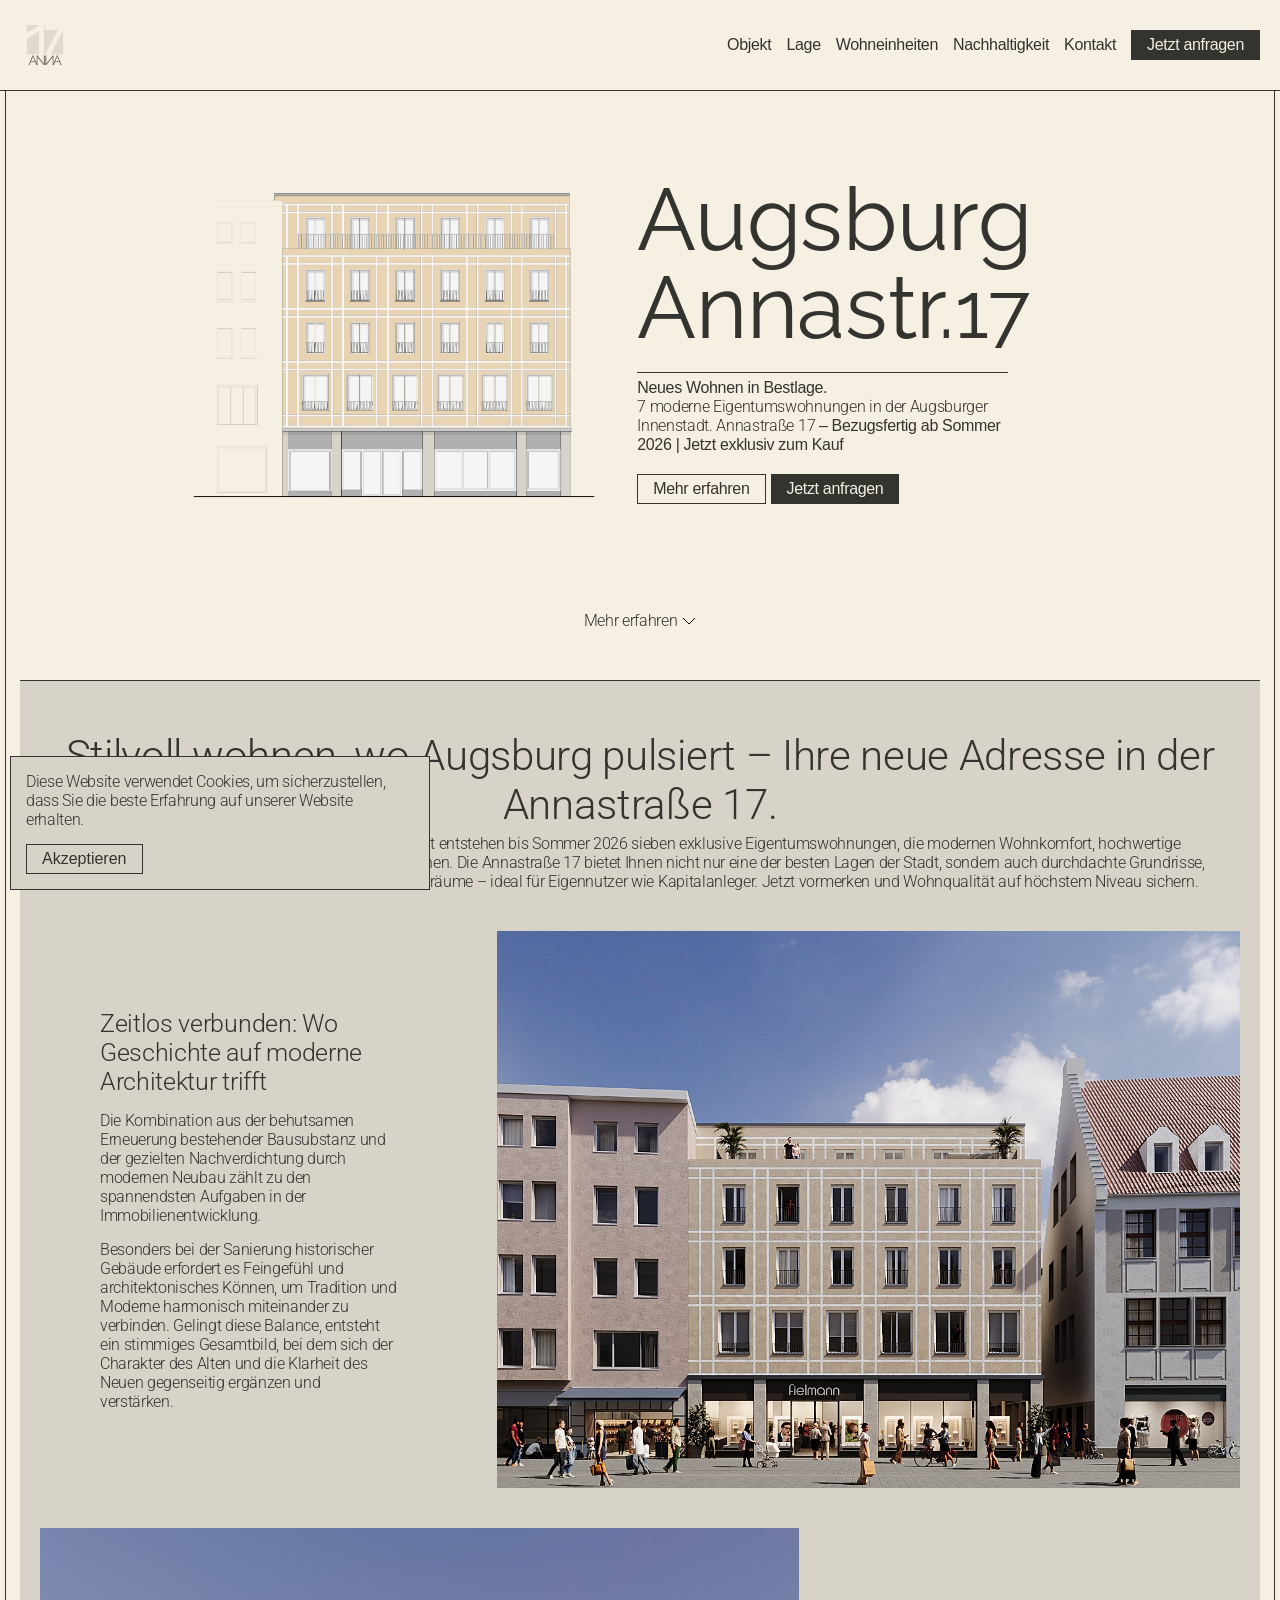
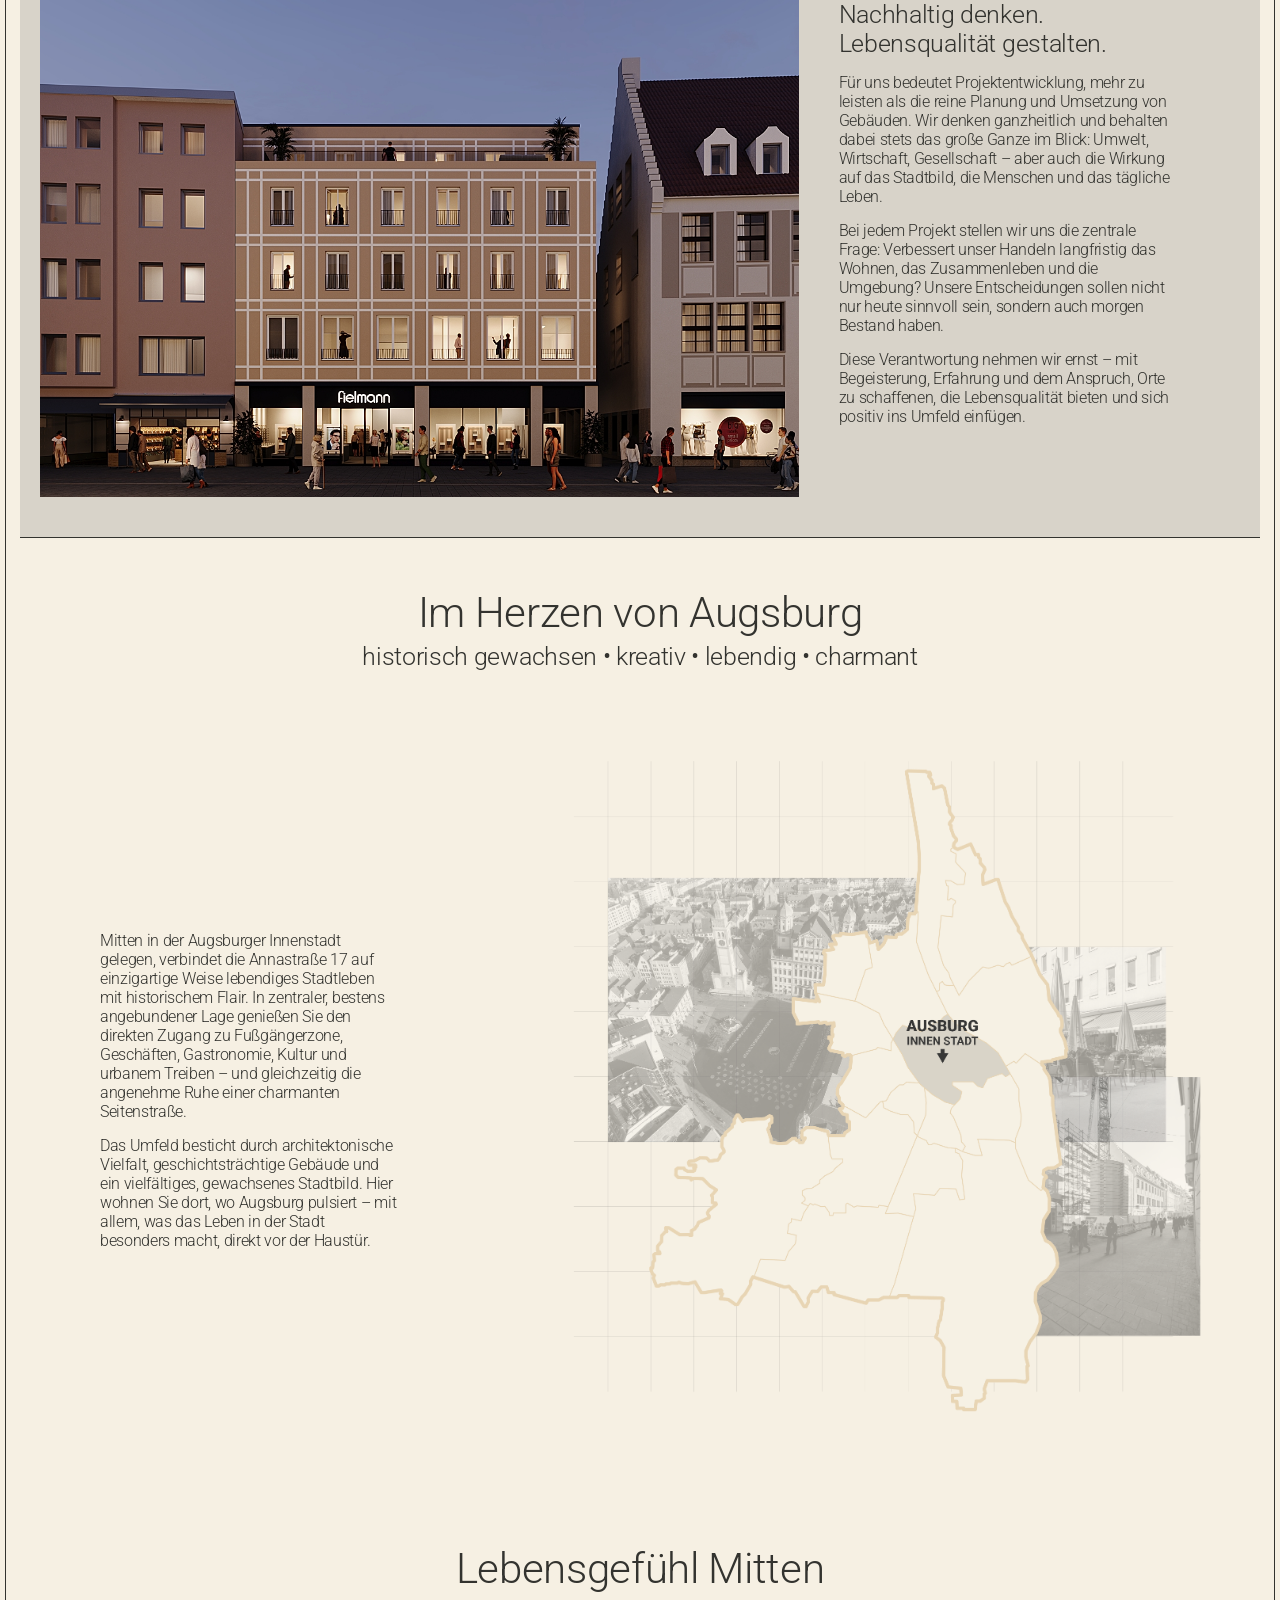
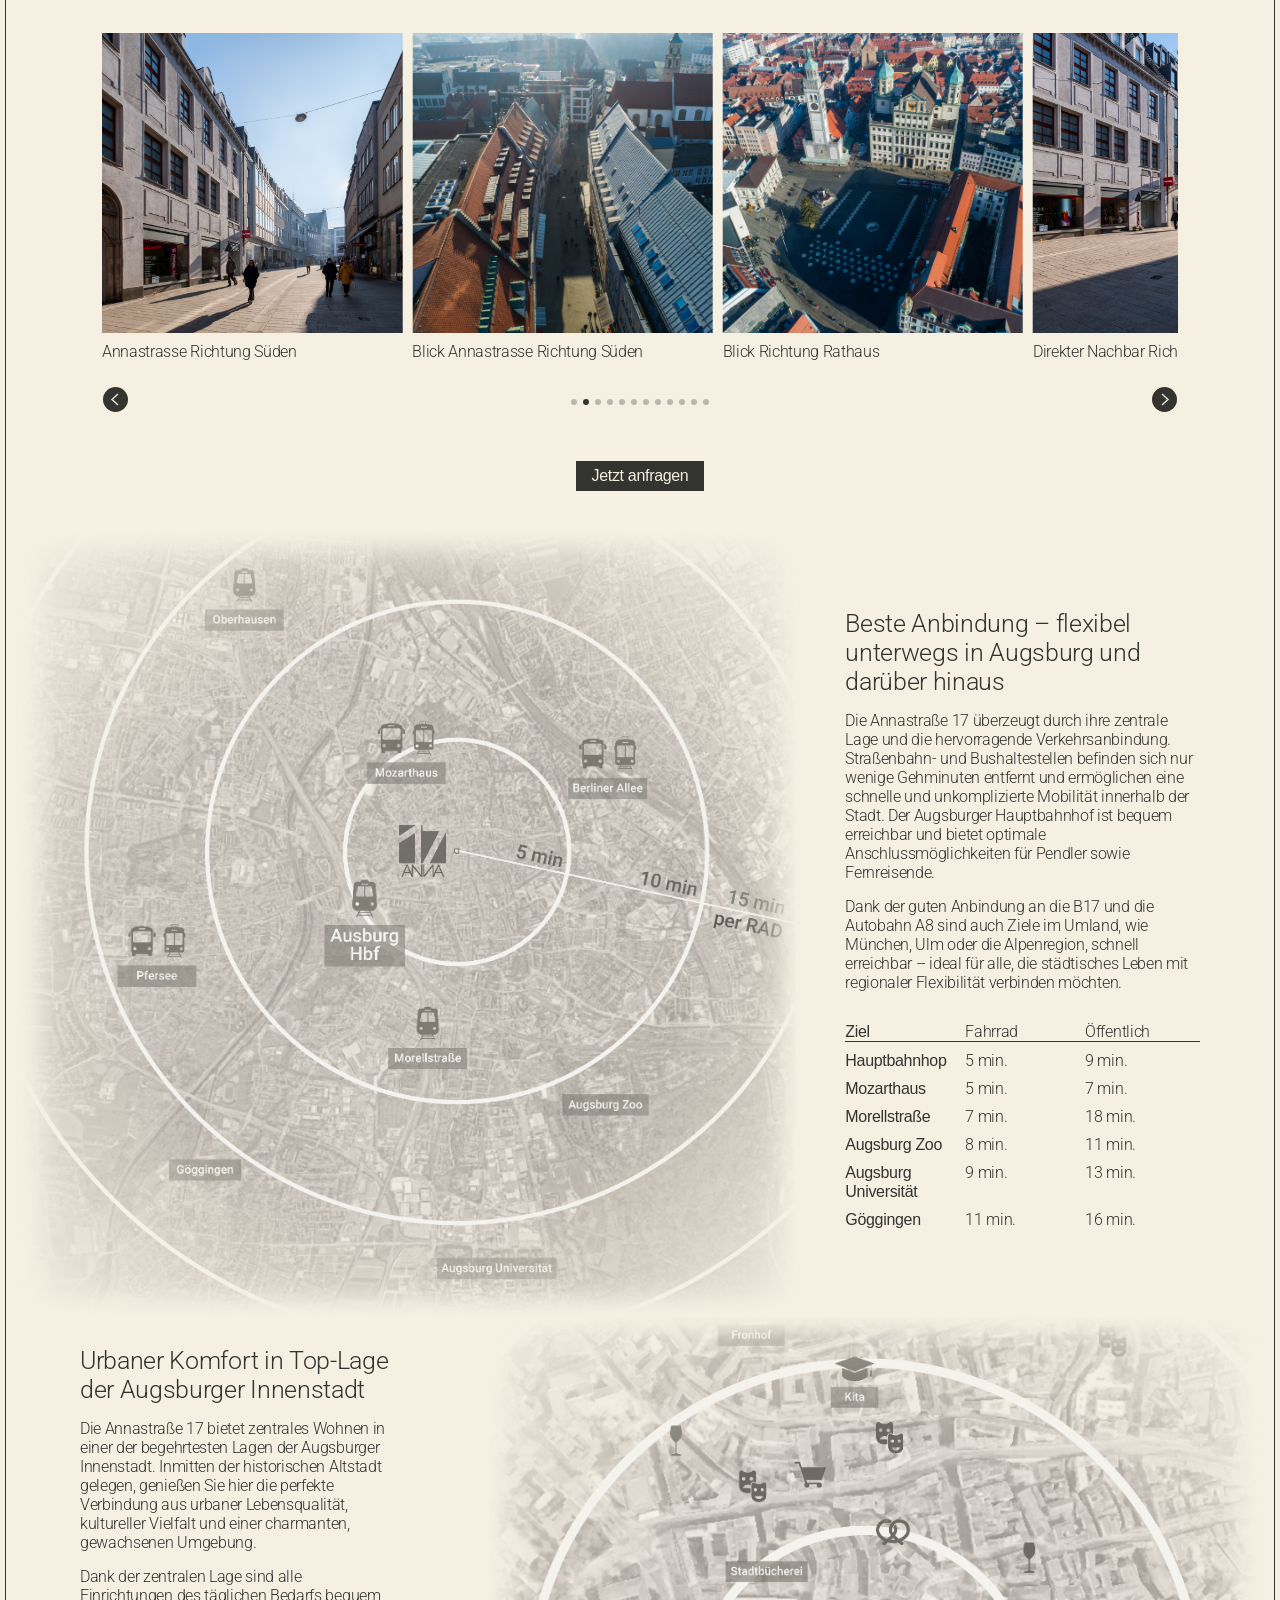
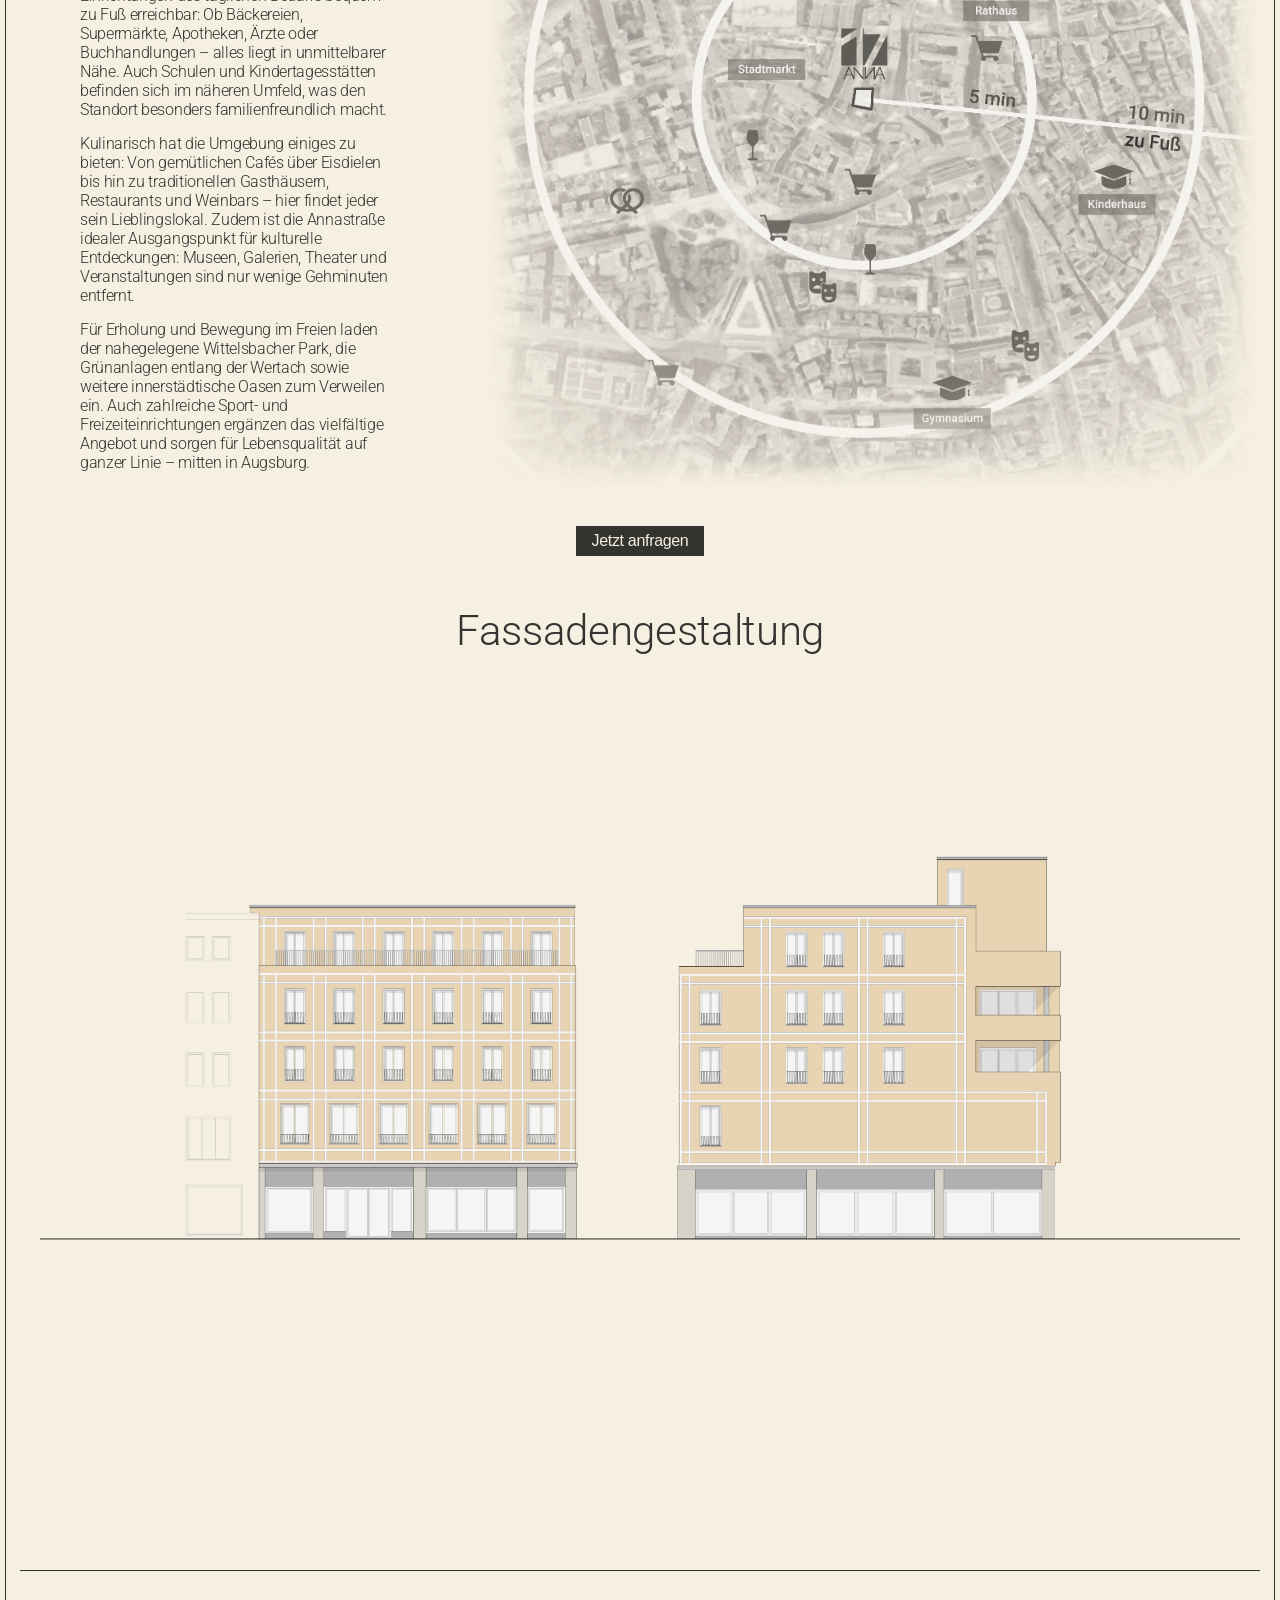
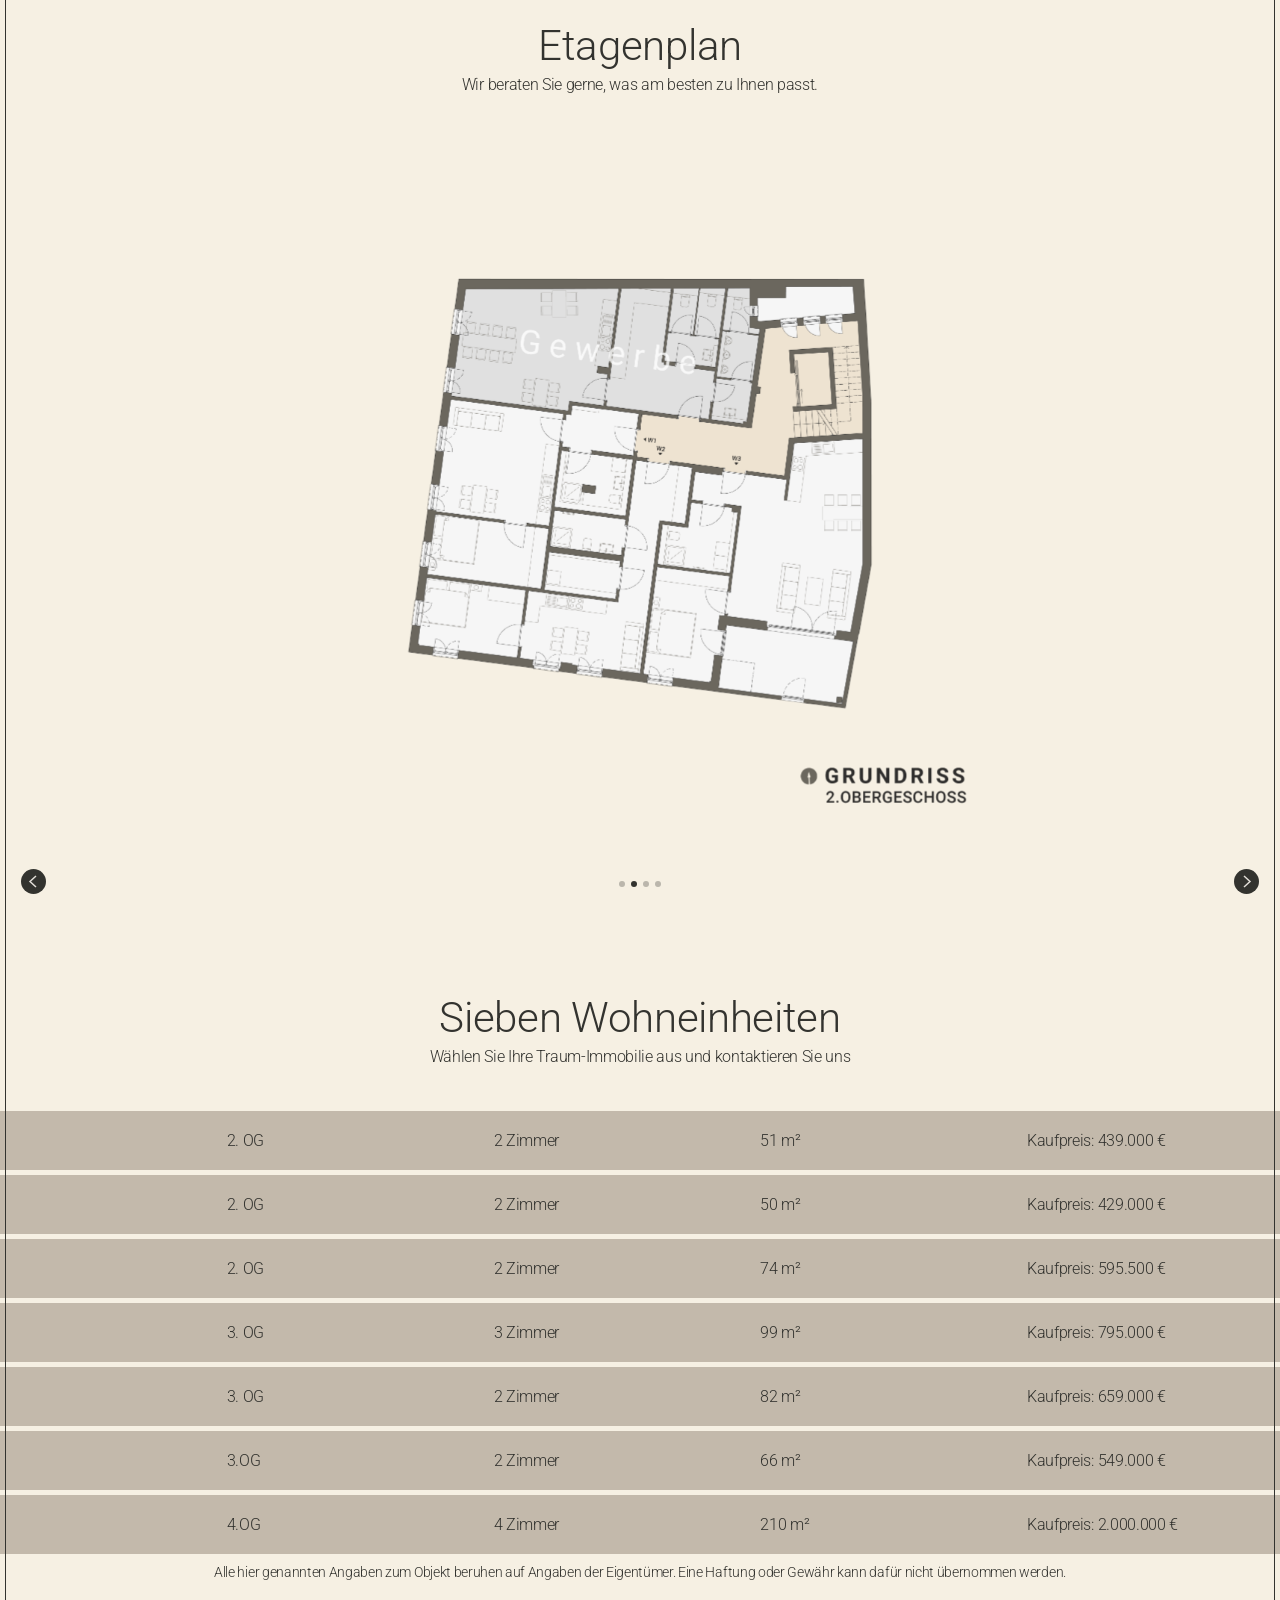
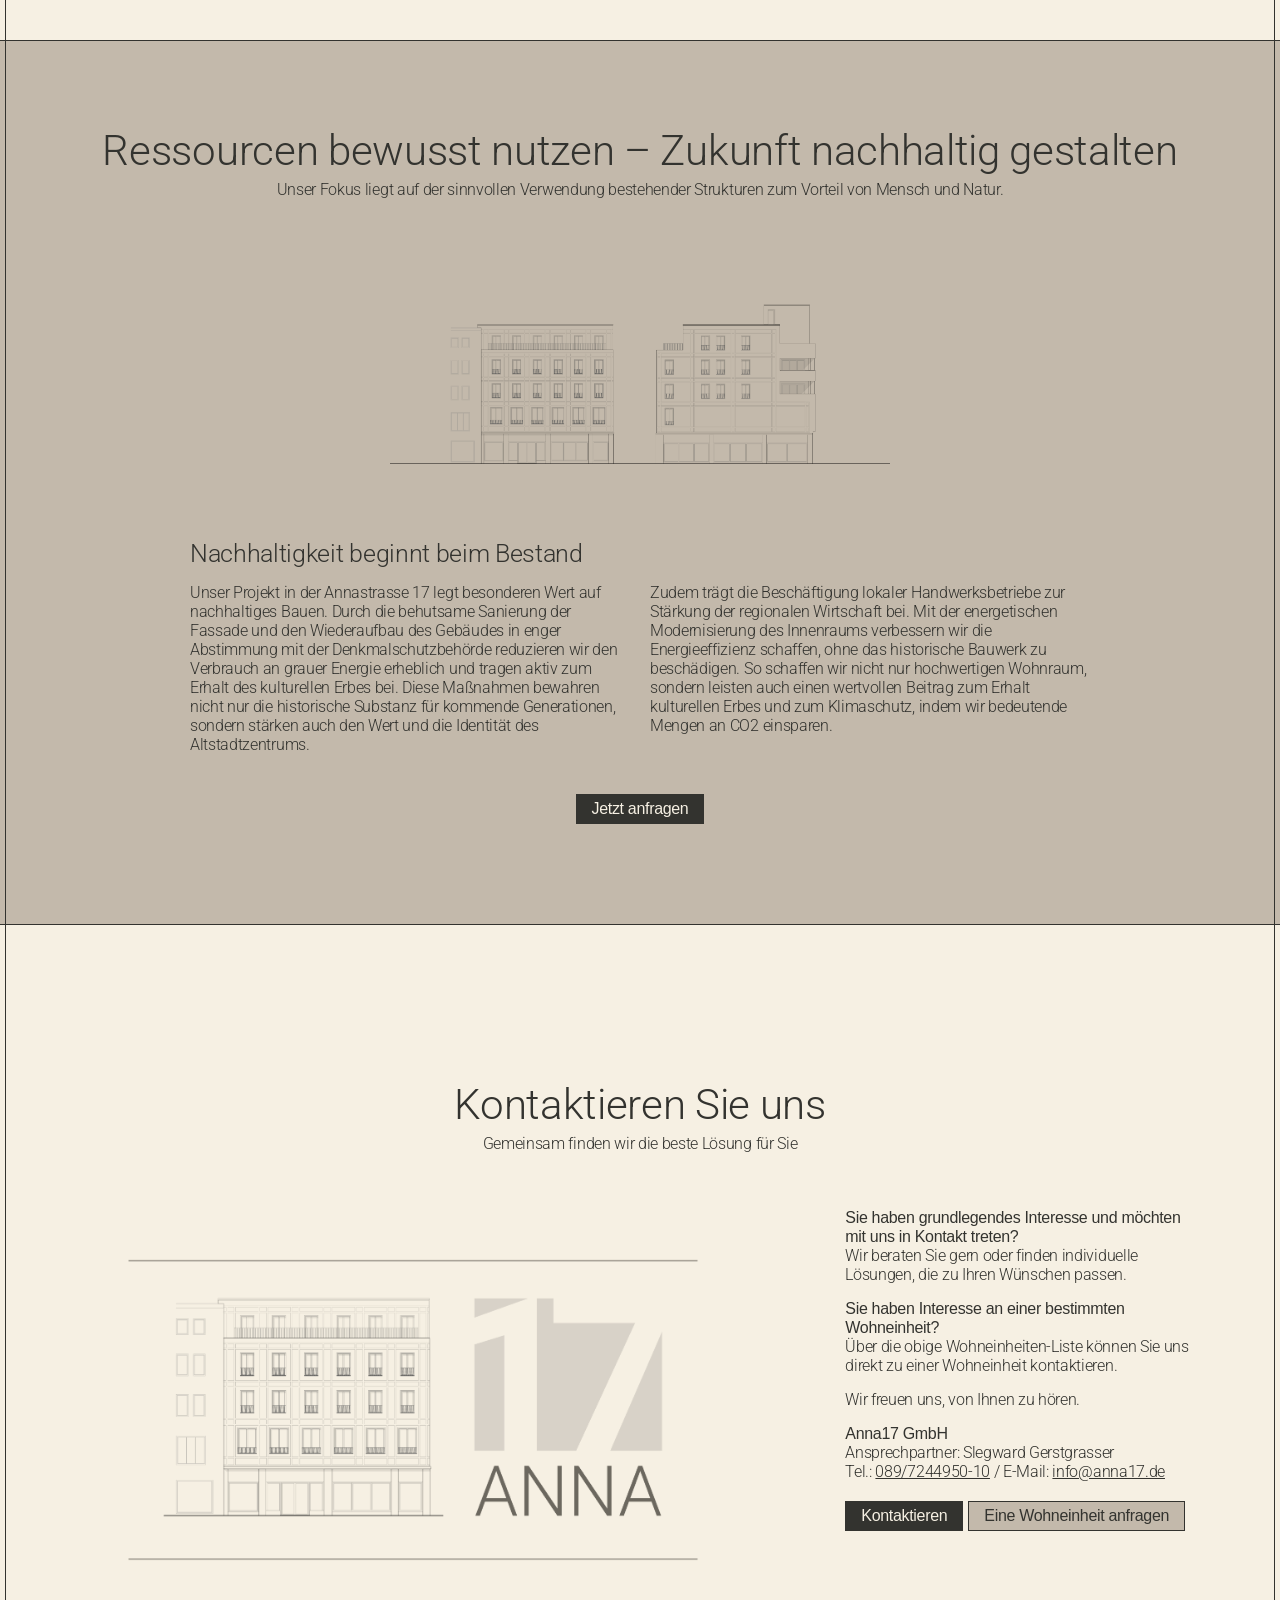
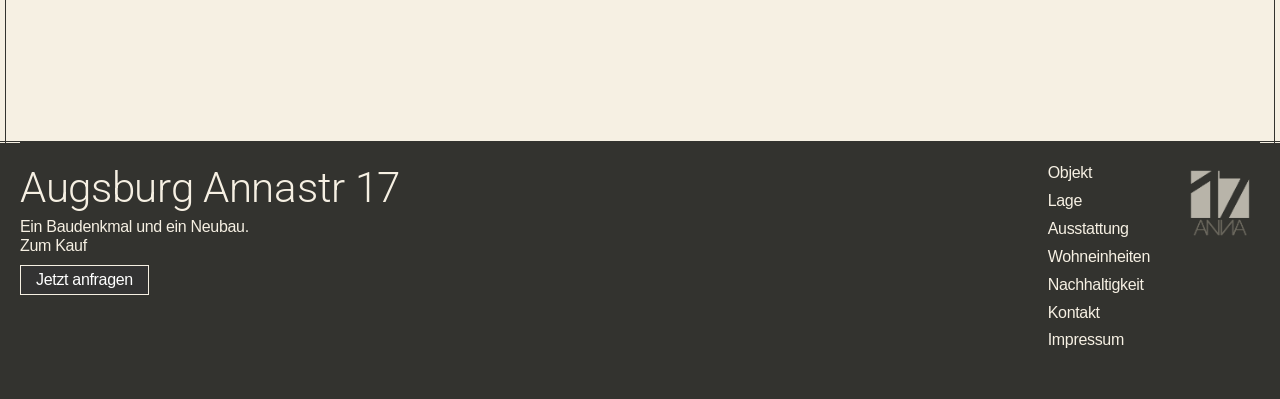
==== commit 5329a2cb: "Update index.html" ====
--- a/index.html
+++ b/index.html
@@ -214,51 +214,51 @@
         <div class="isbs-swiper swiper-60a5d3f1-9205-4d56-a408-609c28a130cd">
             <div class="swiper-wrapper">
                             <div class="swiper-slide">
-                                            <img src="image/numbering/13-1.jpg" alt="">
+                                            <img src="image/numbering/13-1.JPG" alt="">
                         <p class="img-footer">Annastrasse Richtung Norden</p>
                                     </div>
                             <div class="swiper-slide">
-                                            <img src="image/numbering/13-2.jpg" alt="">
+                                            <img src="image/numbering/13-2.JPG" alt="">
                         <p class="img-footer">Annastrasse Richtung Süden</p>
                                     </div>
                             <div class="swiper-slide">
-                                            <img src="image/numbering/13-3.jpg" alt="">
+                                            <img src="image/numbering/13-3.JPG" alt="">
                         <p class="img-footer">Blick Annastrasse Richtung Süden</p>
                                     </div>
                             <div class="swiper-slide">
-                                            <img src="image/numbering/13-4.jpg" alt="">
+                                            <img src="image/numbering/13-4.JPG" alt="">
                         <p class="img-footer">Blick Richtung Rathaus</p>
                                     </div>
                             <div class="swiper-slide">
-                                            <img src="image/numbering/13-5.jpg" alt="">
+                                            <img src="image/numbering/13-5.JPG" alt="">
                         <p class="img-footer">Direkter Nachbar Richtung Süden</p>
                                     </div>
                             <div class="swiper-slide">
-                                            <img src="image/numbering/13-6.jpg" alt="">
+                                            <img src="image/numbering/13-6.JPG" alt="">
                         <p class="img-footer">Einkaufspassage - unser Hauszugang</p>
                                     </div>
                             <div class="swiper-slide">
-                                            <img src="image/numbering/13-7.jpg" alt="">
+                                            <img src="image/numbering/13-7.JPG" alt="">
                         <p class="img-footer">Mettlochgässchen</p>
                                     </div>
                             <div class="swiper-slide">
-                                            <img src="image/numbering/13-8.jpg" alt="">
+                                            <img src="image/numbering/13-8.JPG" alt="">
                         <p class="img-footer">Rathausplatz</p>
                                     </div>
                             <div class="swiper-slide">
-                                            <img src="image/numbering/13-9.jpg" alt="">
+                                            <img src="image/numbering/13-9.JPG" alt="">
                         <p class="img-footer">Rathausplatz 2</p>
                                     </div>
                                     <div class="swiper-slide">
-                                        <img src="image/numbering/13-10.jpg" alt="">
+                                        <img src="image/numbering/13-10.JPG" alt="">
                     <p class="img-footer">Stadtmarkt Cafe</p>
                                 </div>                               
                                 <div class="swiper-slide">
-                                    <img src="image/numbering/13-11.jpg" alt="">
+                                    <img src="image/numbering/13-11.JPG" alt="">
                     <p class="img-footer">Stadtmarkt von oben</p>
                             </div>
                                      <div class="swiper-slide">
-                                            <img src="image/numbering/13-12.jpg" alt="">
+                                            <img src="image/numbering/13-12.JPG" alt="">
                     <p class="img-footer">Stadtmarkt</p>
                                     </div>     
                         </div>
@@ -1227,4 +1227,4 @@
     });
 </script>
 
-</body>+</body>
